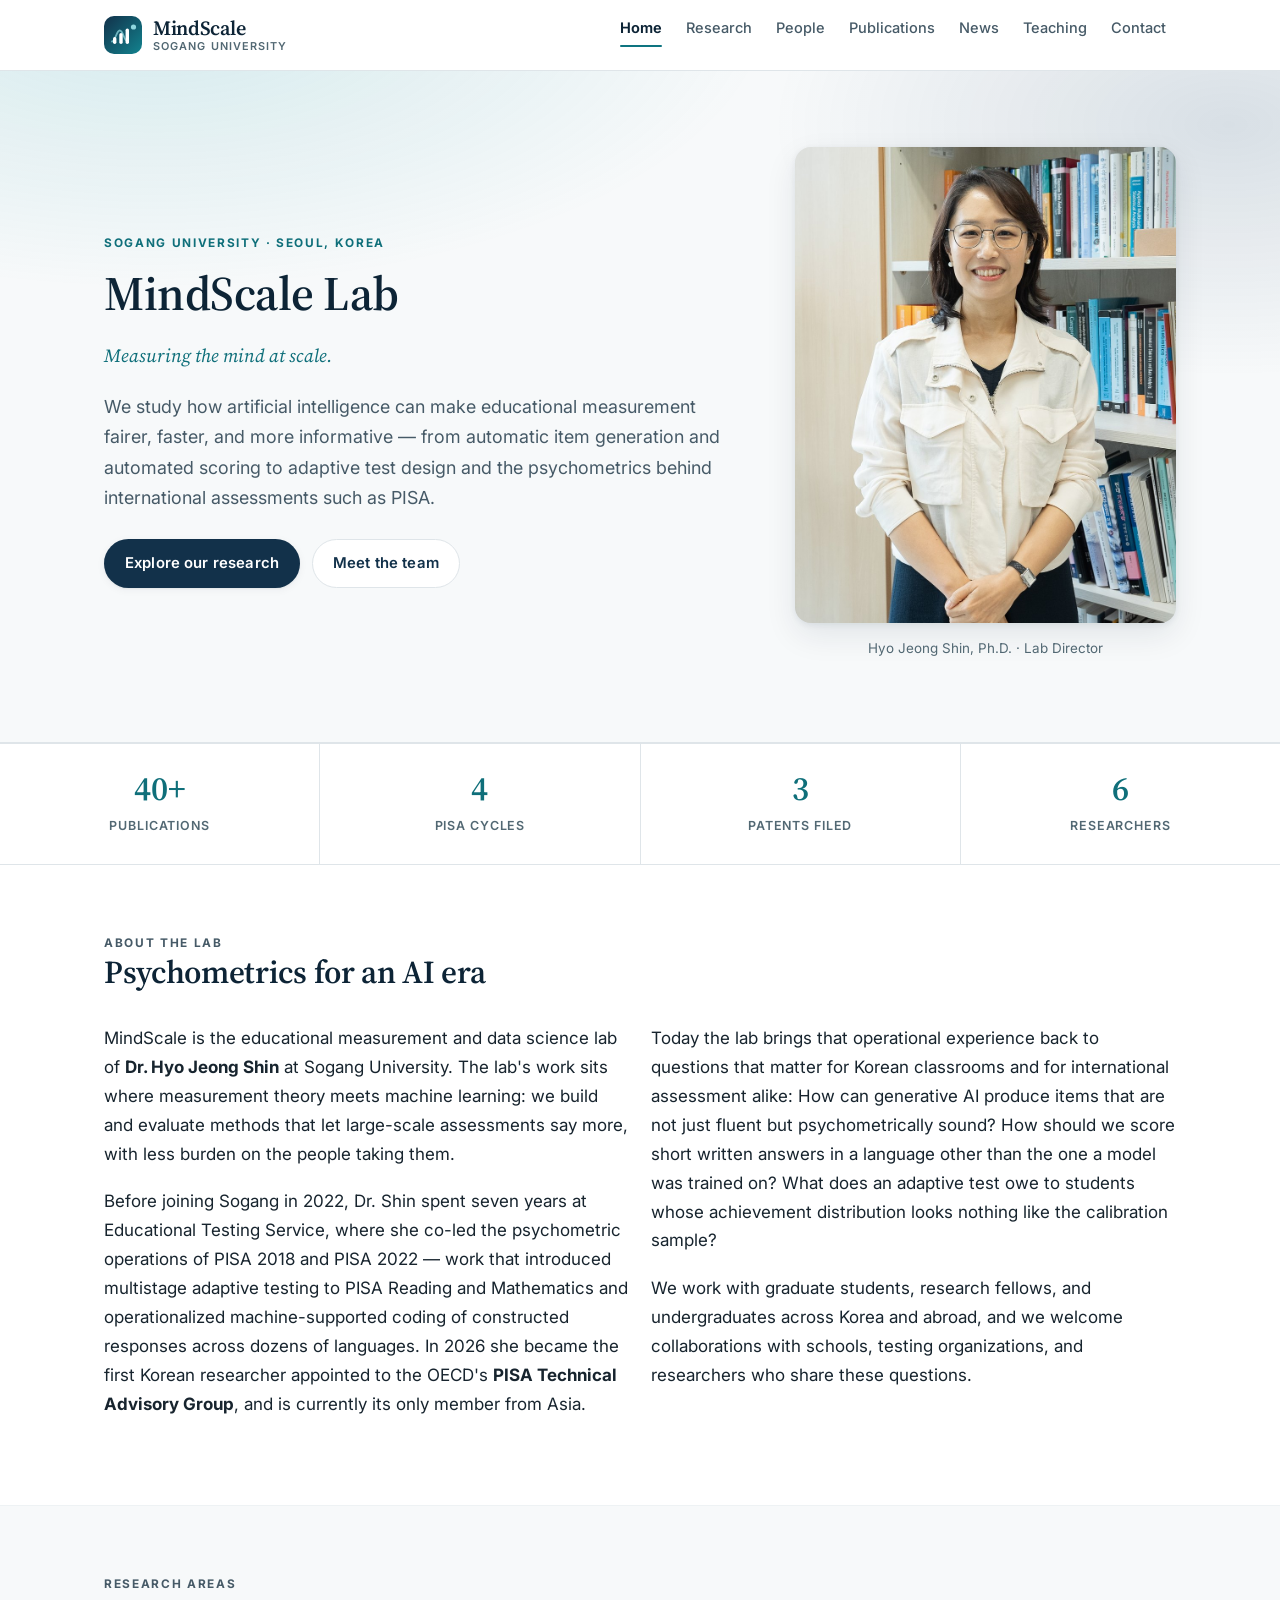
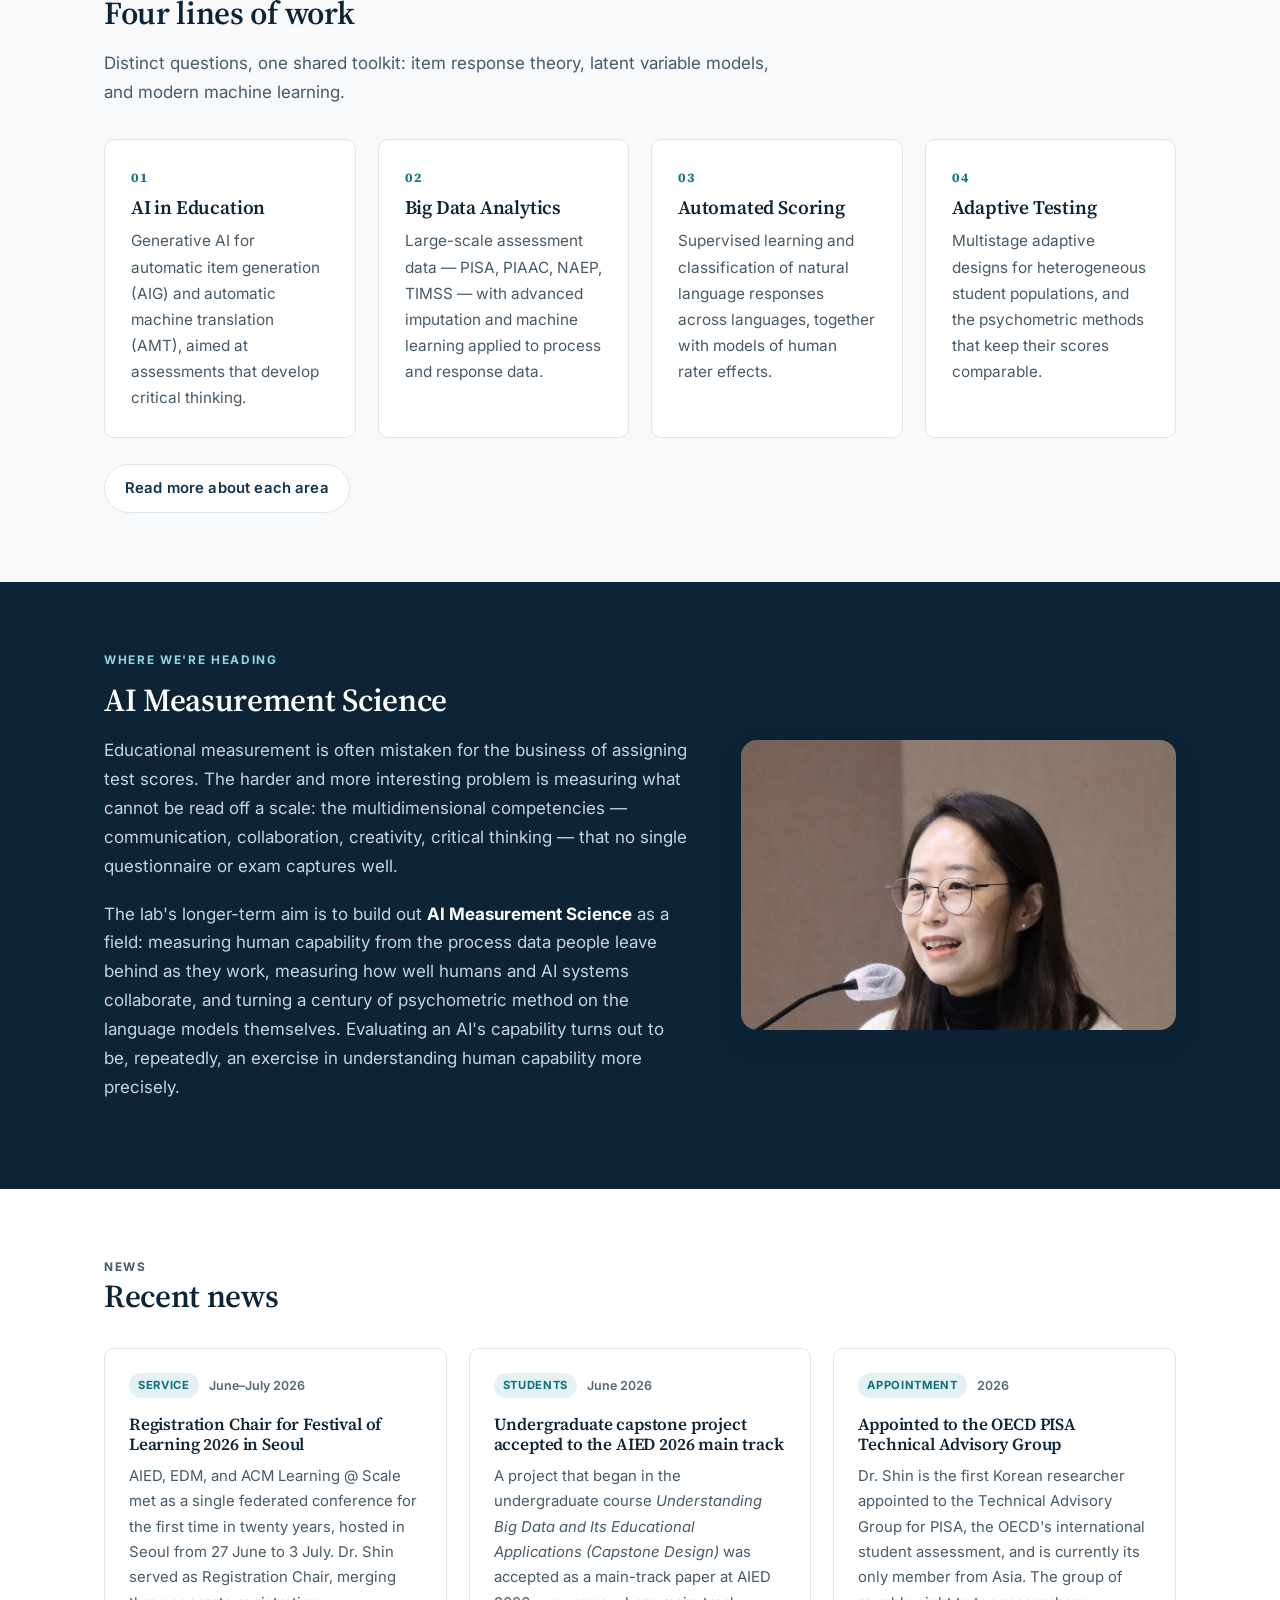
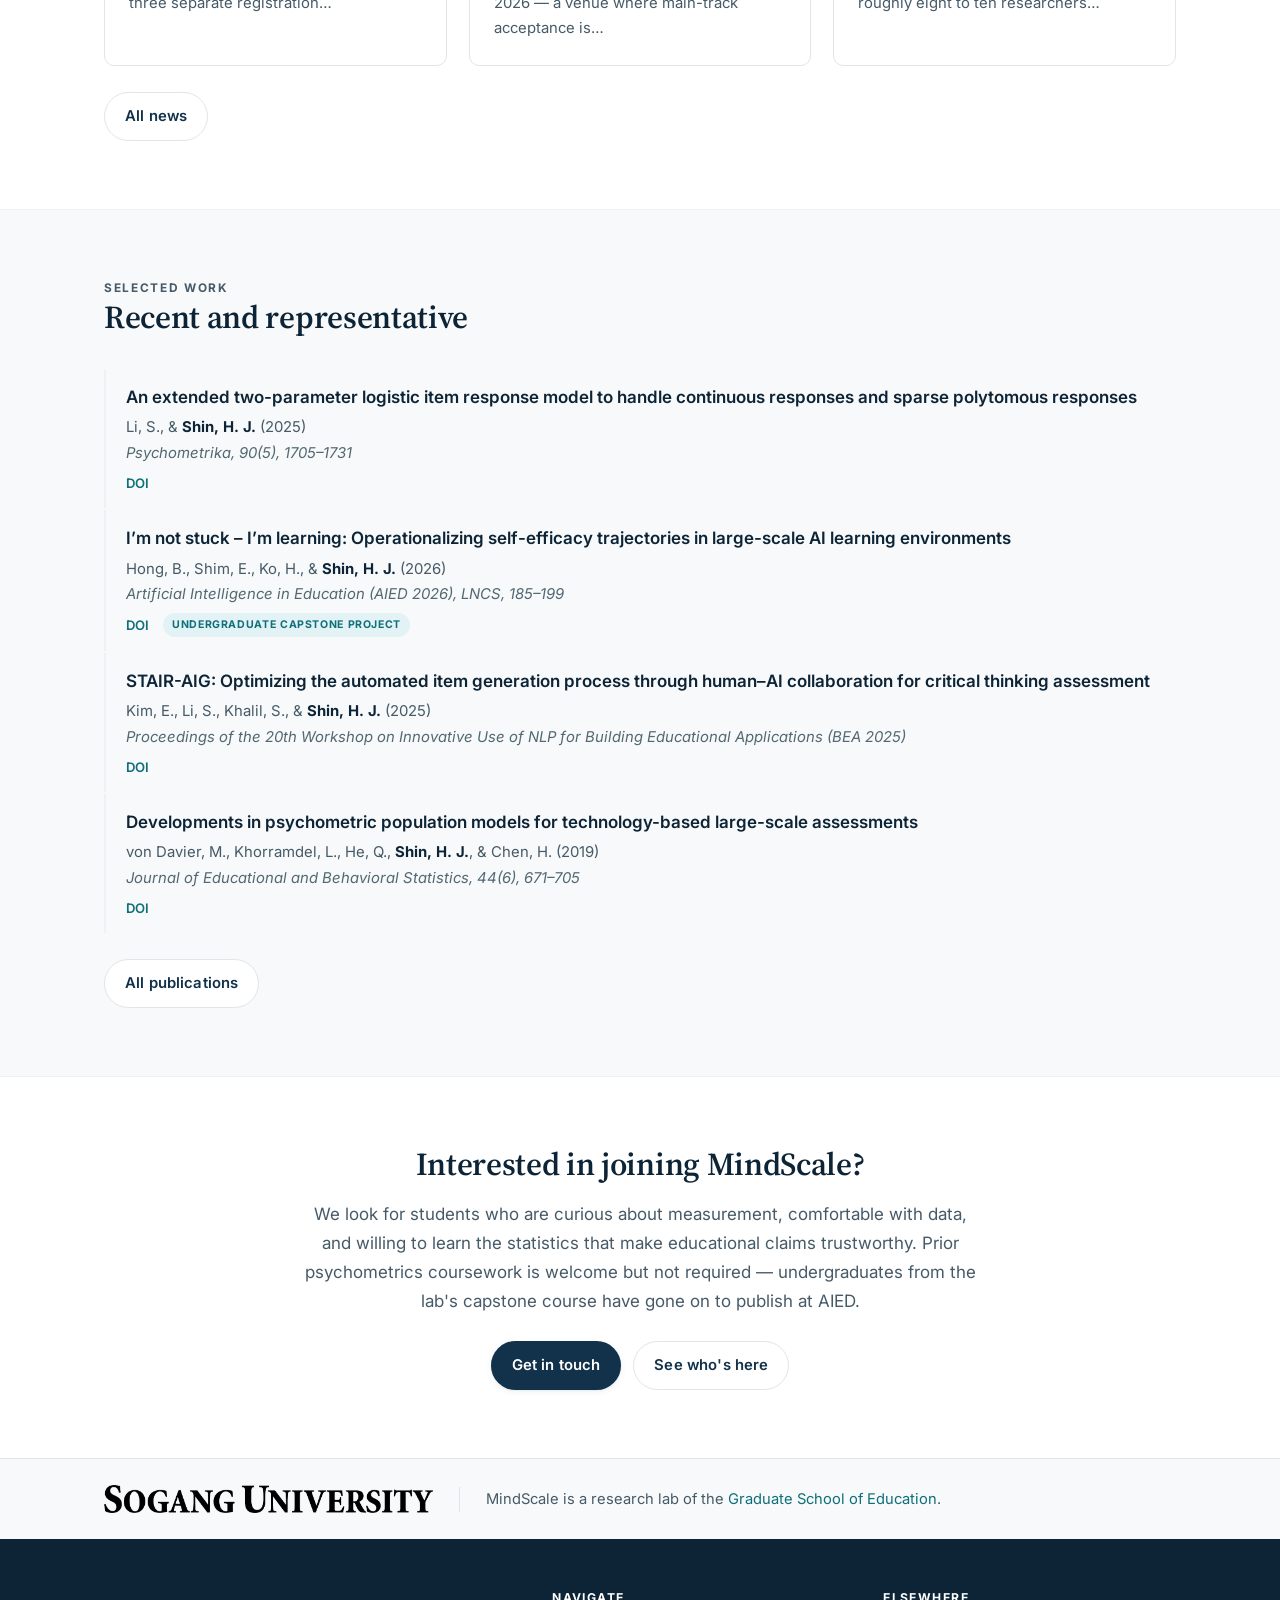
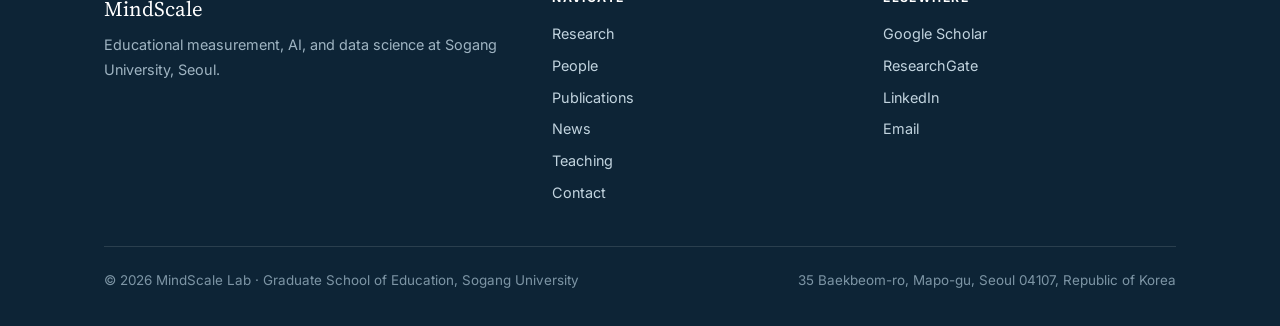
==== index.html @ 9f846616 "Improve accessibility and static search metadata" ====
<!DOCTYPE html>
<html lang="en">
<head>
<meta charset="utf-8">
<meta name="viewport" content="width=device-width, initial-scale=1">
<title>MindScale Lab — Hyo Jeong Shin, Sogang University</title>
<meta name="description" content="MindScale is the educational measurement and data science lab of Dr. Hyo Jeong Shin at Sogang University, working on AI in education, automated scoring, adaptive testing, and large-scale assessment.">
<meta property="og:title" content="MindScale Lab — Hyo Jeong Shin, Sogang University">
<meta property="og:description" content="MindScale is the educational measurement and data science lab of Dr. Hyo Jeong Shin at Sogang University, working on AI in education, automated scoring, adaptive testing, and large-scale assessment.">
<meta property="og:type" content="website">
<meta property="og:image" content="https://choiandshin.github.io/mindscale/assets/img/portrait.jpg">
<meta property="og:image:alt" content="Hyo Jeong Shin, director of the MindScale Lab">
<meta property="og:site_name" content="MindScale Lab">
<meta property="og:locale" content="en_US">
<meta property="og:url" content="https://choiandshin.github.io/mindscale/">
<link rel="canonical" href="https://choiandshin.github.io/mindscale/">
<link rel="icon" href="data:image/svg+xml,%3Csvg xmlns='http://www.w3.org/2000/svg' viewBox='0 0 38 38'%3E%3Crect width='38' height='38' rx='10' fill='%2312314a'/%3E%3Crect x='9' y='21' width='3.4' height='7' rx='1.7' fill='white'/%3E%3Crect x='15.3' y='17' width='3.4' height='11' rx='1.7' fill='white'/%3E%3Crect x='21.6' y='12.5' width='3.4' height='15.5' rx='1.7' fill='white'/%3E%3Ccircle cx='29.5' cy='11' r='2.6' fill='%2312838f'/%3E%3C/svg%3E">
<link rel="preconnect" href="https://fonts.googleapis.com">
<link rel="preconnect" href="https://fonts.gstatic.com" crossorigin>
<link href="https://fonts.googleapis.com/css2?family=Inter:wght@400;500;600;700&family=Source+Serif+4:ital,opsz,wght@0,8..60,400;0,8..60,600;1,8..60,400&family=Noto+Sans+KR:wght@400;500&display=swap" rel="stylesheet">
<link rel="stylesheet" href="assets/css/style.css">
</head>
<body>
<!-- HEADER:START -->
  <a class="skip-link" href="#main">Skip to content</a>
  <header class="site-header">
    <nav class="wrap nav" aria-label="Main">
      <a class="brand" href="index.html">
        <svg class="brand-mark" width="38" height="38" viewBox="0 0 38 38" fill="none" aria-hidden="true">
  <defs>
    <linearGradient id="msg" x1="0" y1="0" x2="38" y2="38" gradientUnits="userSpaceOnUse">
      <stop stop-color="#12314a"/><stop offset="1" stop-color="#12838f"/>
    </linearGradient>
  </defs>
  <rect width="38" height="38" rx="10" fill="url(#msg)"/>
  <path d="M8 25.5c3.6 0 4.2-11 7.8-11s4.2 11 7.8 11" stroke="#8fd6de" stroke-width="1.8"
        stroke-linecap="round" opacity=".75" fill="none"/>
  <rect x="9"  y="21" width="3.4" height="7"  rx="1.7" fill="#ffffff"/>
  <rect x="15.3" y="17" width="3.4" height="11" rx="1.7" fill="#ffffff"/>
  <rect x="21.6" y="12.5" width="3.4" height="15.5" rx="1.7" fill="#ffffff"/>
  <circle cx="29.5" cy="11" r="2.6" fill="#8fd6de"/>
</svg>
        <span class="brand-text">
          <span class="brand-name">MindScale</span>
          <span class="brand-sub">Sogang University</span>
        </span>
      </a>
      <ul class="nav-links" id="main-navigation">
        <li><a href="index.html" class="is-active" aria-current="page">Home</a></li>
        <li><a href="research.html">Research</a></li>
        <li><a href="people.html">People</a></li>
        <li><a href="publications.html">Publications</a></li>
        <li><a href="news.html">News</a></li>
        <li><a href="teaching.html">Teaching</a></li>
        <li><a href="contact.html">Contact</a></li>
      </ul>
      <button class="nav-toggle" type="button" aria-label="Menu" aria-expanded="false" aria-controls="main-navigation"><span></span></button>
    </nav>
  </header>
<!-- HEADER:END -->
  <main id="main">

    <section class="hero">
      <div class="wrap hero-grid">
        <div>
          <p class="eyebrow">Sogang University &middot; Seoul, Korea</p>
          <h1>MindScale Lab</h1>
          <p class="hero-tag">Measuring the mind at scale.</p>
          <p class="lede">We study how artificial intelligence can make educational measurement fairer,
          faster, and more informative &mdash; from automatic item generation and automated scoring to
          adaptive test design and the psychometrics behind international assessments such as PISA.</p>
          <div class="btn-row">
            <a class="btn btn-primary" href="research.html">Explore our research</a>
            <a class="btn btn-ghost" href="people.html">Meet the team</a>
          </div>
        </div>
        <div class="portrait-frame">
          <img class="portrait" src="assets/img/portrait.jpg" width="900" height="1125" fetchpriority="high"
               alt="Hyo Jeong Shin, director of the MindScale Lab">
          <p class="portrait-caption">Hyo Jeong Shin, Ph.D. &middot; Lab Director</p>
        </div>
      </div>
    </section>

    <section class="stats" aria-label="Lab at a glance">
      <div class="stat"><div class="stat-num">40+</div><div class="stat-label">Publications</div></div>
      <div class="stat"><div class="stat-num">4</div><div class="stat-label">PISA cycles</div></div>
      <div class="stat"><div class="stat-num">3</div><div class="stat-label">Patents filed</div></div>
      <div class="stat"><div class="stat-num">6</div><div class="stat-label">Researchers</div></div>
    </section>

    <section class="section">
      <div class="wrap">
        <div class="section-head">
          <p class="eyebrow">About the lab</p>
          <h2>Psychometrics for an AI era</h2>
        </div>
        <div class="grid grid-2">
          <div>
            <p>MindScale is the educational measurement and data science lab of <strong>Dr. Hyo Jeong
            Shin</strong> at Sogang University. The lab's work sits where measurement theory meets machine
            learning: we build and evaluate methods that let large-scale assessments say more, with less
            burden on the people taking them.</p>
            <p>Before joining Sogang in 2022, Dr. Shin spent seven years at Educational Testing Service,
            where she co-led the psychometric operations of PISA 2018 and PISA 2022 &mdash; work that
            introduced multistage adaptive testing to PISA Reading and Mathematics and operationalized
            machine-supported coding of constructed responses across dozens of languages. In 2026 she became
            the first Korean researcher appointed to the OECD's <strong>PISA Technical Advisory Group</strong>,
            and is currently its only member from Asia.</p>
          </div>
          <div>
            <p>Today the lab brings that operational experience back to questions that matter for Korean
            classrooms and for international assessment alike: How can generative AI produce items that are
            not just fluent but psychometrically sound? How should we score short written answers in a
            language other than the one a model was trained on? What does an adaptive test owe to students
            whose achievement distribution looks nothing like the calibration sample?</p>
            <p>We work with graduate students, research fellows, and undergraduates across Korea and abroad,
            and we welcome collaborations with schools, testing organizations, and researchers who share
            these questions.</p>
          </div>
        </div>
      </div>
    </section>

    <section class="section section--warm">
      <div class="wrap">
        <div class="section-head">
          <p class="eyebrow">Research areas</p>
          <h2>Four lines of work</h2>
          <p>Distinct questions, one shared toolkit: item response theory, latent variable models, and modern
          machine learning.</p>
        </div>
        <div class="grid grid-4">
          <article class="card">
            <div class="card-num">01</div>
            <h3>AI in Education</h3>
            <p>Generative AI for automatic item generation (AIG) and automatic machine translation (AMT),
            aimed at assessments that develop critical thinking.</p>
          </article>
          <article class="card">
            <div class="card-num">02</div>
            <h3>Big Data Analytics</h3>
            <p>Large-scale assessment data &mdash; PISA, PIAAC, NAEP, TIMSS &mdash; with advanced imputation
            and machine learning applied to process and response data.</p>
          </article>
          <article class="card">
            <div class="card-num">03</div>
            <h3>Automated Scoring</h3>
            <p>Supervised learning and classification of natural language responses across languages,
            together with models of human rater effects.</p>
          </article>
          <article class="card">
            <div class="card-num">04</div>
            <h3>Adaptive Testing</h3>
            <p>Multistage adaptive designs for heterogeneous student populations, and the psychometric
            methods that keep their scores comparable.</p>
          </article>
        </div>
        <div class="btn-row">
          <a class="btn btn-ghost" href="research.html">Read more about each area</a>
        </div>
      </div>
    </section>

    <section class="section section--deep">
      <div class="wrap vision-grid">
        <div>
          <p class="eyebrow" style="color:#8fd6de">Where we're heading</p>
          <h2>AI Measurement Science</h2>
          <p>Educational measurement is often mistaken for the business of assigning test scores. The harder
          and more interesting problem is measuring what cannot be read off a scale: the multidimensional
          competencies &mdash; communication, collaboration, creativity, critical thinking &mdash; that no
          single questionnaire or exam captures well.</p>
          <p>The lab's longer-term aim is to build out <strong>AI Measurement Science</strong> as a field:
          measuring human capability from the process data people leave behind as they work, measuring how
          well humans and AI systems collaborate, and turning a century of psychometric method on the
          language models themselves. Evaluating an AI's capability turns out to be, repeatedly, an exercise
          in understanding human capability more precisely.</p>
        </div>
        <div>
          <figure class="figure">
            <img src="assets/img/speaking.jpg" width="1400" height="933" loading="lazy" decoding="async"
                 alt="Hyo Jeong Shin speaking at a lectern">
          </figure>
        </div>
      </div>
    </section>

    <section class="section">
      <div class="wrap">
        <div class="section-head">
          <p class="eyebrow">News</p>
          <h2>Recent news</h2>
        </div>
        <div class="grid grid-3">
          <article class="news-card">
            <div class="news-meta"><span class="tag">Service</span><span class="news-date">June–July 2026</span></div>
            <h3>Registration Chair for Festival of Learning 2026 in Seoul</h3>
            <p>AIED, EDM, and ACM Learning @ Scale met as a single federated conference for the first time in twenty years, hosted in Seoul from 27 June to 3 July. Dr. Shin served as Registration Chair, merging three separate registration&hellip;</p>
          </article>
          <article class="news-card">
            <div class="news-meta"><span class="tag">Students</span><span class="news-date">June 2026</span></div>
            <h3>Undergraduate capstone project accepted to the AIED 2026 main track</h3>
            <p>A project that began in the undergraduate course <em>Understanding Big Data and Its Educational Applications (Capstone Design)</em> was accepted as a main-track paper at AIED 2026 &mdash; a venue where main-track acceptance is&hellip;</p>
          </article>
          <article class="news-card">
            <div class="news-meta"><span class="tag">Appointment</span><span class="news-date">2026</span></div>
            <h3>Appointed to the OECD PISA Technical Advisory Group</h3>
            <p>Dr. Shin is the first Korean researcher appointed to the Technical Advisory Group for PISA, the OECD's international student assessment, and is currently its only member from Asia. The group of roughly eight to ten researchers&hellip;</p>
          </article>
        </div>
        <div class="btn-row">
          <a class="btn btn-ghost" href="news.html">All news</a>
        </div>
      </div>
    </section>

    <section class="section section--warm">
      <div class="wrap">
        <div class="section-head">
          <p class="eyebrow">Selected work</p>
          <h2>Recent and representative</h2>
        </div>
        <div class="pub">
          <span class="pub-title">An extended two-parameter logistic item response model to handle continuous responses and sparse polytomous responses</span>
          <span class="pub-authors">Li, S., &amp; <span class="me">Shin, H. J.</span> (2025)</span>
          <span class="pub-venue">Psychometrika, 90(5), 1705&ndash;1731</span>
          <div class="pub-links"><a href="https://doi.org/10.1017/psy.2025.10044" rel="noopener">DOI</a></div>
        </div>
        <div class="pub">
          <span class="pub-title">I&rsquo;m not stuck &ndash; I&rsquo;m learning: Operationalizing self-efficacy trajectories in large-scale AI learning environments</span>
          <span class="pub-authors">Hong, B., Shim, E., Ko, H., &amp; <span class="me">Shin, H. J.</span> (2026)</span>
          <span class="pub-venue">Artificial Intelligence in Education (AIED 2026), LNCS, 185&ndash;199</span>
          <div class="pub-links"><a href="https://doi.org/10.1007/978-3-032-29763-1_13" rel="noopener">DOI</a><span class="tag">Undergraduate capstone project</span></div>
        </div>
        <div class="pub">
          <span class="pub-title">STAIR-AIG: Optimizing the automated item generation process through human&ndash;AI collaboration for critical thinking assessment</span>
          <span class="pub-authors">Kim, E., Li, S., Khalil, S., &amp; <span class="me">Shin, H. J.</span> (2025)</span>
          <span class="pub-venue">Proceedings of the 20th Workshop on Innovative Use of NLP for Building Educational Applications (BEA 2025)</span>
          <div class="pub-links"><a href="https://doi.org/10.18653/v1/2025.bea-1.69" rel="noopener">DOI</a></div>
        </div>
        <div class="pub">
          <span class="pub-title">Developments in psychometric population models for technology-based large-scale assessments</span>
          <span class="pub-authors">von Davier, M., Khorramdel, L., He, Q., <span class="me">Shin, H. J.</span>, &amp; Chen, H. (2019)</span>
          <span class="pub-venue">Journal of Educational and Behavioral Statistics, 44(6), 671&ndash;705</span>
          <div class="pub-links"><a href="https://doi.org/10.3102/1076998619881789" rel="noopener">DOI</a></div>
        </div>
        <div class="btn-row">
          <a class="btn btn-ghost" href="publications.html">All publications</a>
        </div>
      </div>
    </section>

    <section class="section">
      <div class="wrap wrap-narrow" style="text-align:center">
        <h2>Interested in joining MindScale?</h2>
        <p style="max-width:62ch;margin-inline:auto;color:var(--ink-soft)">We look for students who are
        curious about measurement, comfortable with data, and willing to learn the statistics that make
        educational claims trustworthy. Prior psychometrics coursework is welcome but not required &mdash;
        undergraduates from the lab's capstone course have gone on to publish at AIED.</p>
        <div class="btn-row" style="justify-content:center">
          <a class="btn btn-primary" href="contact.html">Get in touch</a>
          <a class="btn btn-ghost" href="people.html">See who's here</a>
        </div>
      </div>
    </section>

  </main>
<!-- FOOTER:START -->
  <section class="affiliation">
    <div class="wrap affiliation-inner">
      <a class="uni-logo-link" href="https://www.sogang.ac.kr/" rel="noopener" aria-label="Sogang University">
        <!-- Sogang University logotype. Download the official file from
             https://sogang.ac.kr/intro/symbol/s_logo.html and save the PNG as
             assets/img/sogang-logo.png. Until that file exists the image hides
             itself and only the line of text below is shown. -->
        <img class="uni-logo" src="assets/img/sogang-logo.png" alt="Sogang University" width="1129" height="96" loading="lazy" decoding="async"
             onerror="this.style.display='none'">
      </a>
      <p>MindScale is a research lab of the <a href="https://gsedu.sogang.ac.kr/" rel="noopener">Graduate
      School of Education</a>.</p>
    </div>
  </section>

  <footer class="site-footer">
    <div class="wrap">
      <div class="footer-grid">
        <div>
          <div class="footer-brand-name">MindScale</div>
          <p>Educational measurement, AI, and data science at Sogang University, Seoul.</p>
        </div>
        <div>
          <h2>Navigate</h2>
          <ul>
            <li><a href="research.html">Research</a></li>
            <li><a href="people.html">People</a></li>
            <li><a href="publications.html">Publications</a></li>
            <li><a href="news.html">News</a></li>
            <li><a href="teaching.html">Teaching</a></li>
            <li><a href="contact.html">Contact</a></li>
          </ul>
        </div>
        <div>
          <h2>Elsewhere</h2>
          <ul>
            <li><a href="https://scholar.google.com/citations?user=tMMEYzYAAAAJ" rel="noopener">Google Scholar</a></li>
            <li><a href="https://www.researchgate.net/profile/Hyo-Jeong-Shin" rel="noopener">ResearchGate</a></li>
            <li><a href="https://www.linkedin.com/in/hyo-jeong-shin-42128932/" rel="noopener">LinkedIn</a></li>
            <li><a href="mailto:hshinedu@sogang.ac.kr">Email</a></li>
          </ul>
        </div>
      </div>
      <div class="footer-bottom">
        <span>&copy; <span data-current-year>2026</span> MindScale Lab &middot; Graduate School of Education, Sogang University</span>
        <span>35 Baekbeom-ro, Mapo-gu, Seoul 04107, Republic of Korea</span>
      </div>
    </div>
  </footer>
<!-- FOOTER:END -->
<script src="assets/js/main.js"></script>
</body>
</html>
---- assets/css/style.css ----
/* ==========================================================================
   MindScale Lab — design system
   Palette: deep navy + teal accent on warm white
   ========================================================================== */

:root {
  /* Brand */
  --navy-900: #0d2436;
  --navy-800: #12314a;
  --navy-700: #1b4165;
  --teal-700: #0f6f7a;
  --teal-600: #0e7480;
  --teal-500: #1a9aa8;
  --teal-100: #e3f2f4;

  /* Neutrals */
  --ink:        #17242e;
  --ink-soft:   #465a67;
  --ink-faint:  #526873;
  --rule:       #dfe5e9;
  --rule-soft:  #eef2f4;
  --paper:      #ffffff;
  --paper-warm: #f7f9fa;
  --paper-deep: #eef3f5;

  /* Type */
  --serif: "Source Serif 4", "Noto Serif KR", Georgia, "Times New Roman", serif;
  --sans:  "Inter", "Pretendard", -apple-system, BlinkMacSystemFont, "Segoe UI",
           "Noto Sans KR", Roboto, "Helvetica Neue", Arial, sans-serif;
  --mono:  ui-monospace, SFMono-Regular, "SF Mono", Menlo, Consolas, monospace;

  /* Layout */
  --wrap: 1120px;
  --wrap-narrow: 760px;
  --radius: 10px;
  --radius-lg: 16px;
  --shadow-sm: 0 1px 2px rgba(13, 36, 54, .06), 0 2px 8px rgba(13, 36, 54, .05);
  --shadow-md: 0 2px 6px rgba(13, 36, 54, .07), 0 12px 32px rgba(13, 36, 54, .09);
}

/* ---------- reset ---------- */
*, *::before, *::after { box-sizing: border-box; }
html { -webkit-text-size-adjust: 100%; scroll-behavior: smooth; }
body {
  margin: 0;
  font-family: var(--sans);
  font-size: 17px;
  line-height: 1.7;
  color: var(--ink);
  background: var(--paper);
  -webkit-font-smoothing: antialiased;
}
img { max-width: 100%; height: auto; display: block; }
a { color: var(--teal-700); text-decoration: none; }
a:hover { color: var(--teal-600); text-decoration: underline; text-underline-offset: 3px; }
h1, h2, h3, h4 { font-family: var(--serif); color: var(--navy-900); line-height: 1.22; margin: 0 0 .5em; font-weight: 600; letter-spacing: -.01em; }
h1 { font-size: clamp(2rem, 1.4rem + 2.6vw, 3rem); }
h2 { font-size: clamp(1.5rem, 1.2rem + 1.2vw, 2rem); }
h3 { font-size: 1.2rem; }
p  { margin: 0 0 1.1em; }
ul, ol { margin: 0 0 1.1em; padding-left: 1.25em; }
li { margin-bottom: .4em; }
hr { border: 0; border-top: 1px solid var(--rule); margin: 2.5rem 0; }
:focus-visible { outline: 3px solid var(--teal-500); outline-offset: 2px; border-radius: 3px; }

/* ---------- layout helpers ---------- */
.wrap { width: 100%; max-width: var(--wrap); margin-inline: auto; padding-inline: 24px; }
.wrap-narrow { max-width: var(--wrap-narrow); }
.section { padding: 68px 0; }
.section--tight { padding: 44px 0; }
.section--warm { background: var(--paper-warm); border-block: 1px solid var(--rule-soft); }
.section--deep { background: var(--navy-900); color: #d6e2ea; }
.section--deep h2, .section--deep h3 { color: #fff; }
.section--deep a { color: var(--teal-100); }

.eyebrow {
  font-family: var(--sans);
  font-size: .74rem;
  font-weight: 700;
  letter-spacing: .14em;
  text-transform: uppercase;
  color: var(--teal-700);
  margin: 0 0 .7rem;
}
.section-head { margin-bottom: 2rem; }
.section-head p { color: var(--ink-soft); max-width: 62ch; margin-bottom: 0; }
.lede { font-size: 1.12rem; color: var(--ink-soft); }

/* ---------- header / nav ---------- */
.site-header {
  position: sticky; top: 0; z-index: 60;
  background: rgba(255,255,255,.94);
  -webkit-backdrop-filter: saturate(160%) blur(10px);
  backdrop-filter: saturate(160%) blur(10px);
  border-bottom: 1px solid var(--rule);
}
.nav {
  display: flex; align-items: center; gap: 14px;
  min-height: 70px;
}
.brand { display: flex; align-items: center; gap: 11px; margin-right: auto; }
.brand:hover { text-decoration: none; }
.brand-mark { flex: 0 0 auto; }
.brand-text { display: flex; flex-direction: column; line-height: 1.15; }
.brand-name {
  font-family: var(--serif); font-size: 1.26rem; font-weight: 600;
  color: var(--navy-900); letter-spacing: -.015em;
}
.brand-sub {
  font-size: .68rem; font-weight: 600; letter-spacing: .1em;
  text-transform: uppercase; color: var(--ink-faint); white-space: nowrap;
}

.nav-links { display: flex; align-items: center; gap: 4px; list-style: none; margin: 0; padding: 0; }
.nav-links a {
  display: block; padding: 8px 10px; border-radius: 7px;
  font-size: .91rem; font-weight: 500; color: var(--ink-soft); white-space: nowrap;
}
.nav-links a:hover { background: var(--paper-deep); color: var(--navy-800); text-decoration: none; }
.nav-links a.is-active { color: var(--navy-900); font-weight: 650; }
/* the underline space is reserved on every item so the active one does not shift the row */
.nav-links a::after {
  content: ""; display: block; height: 2px; border-radius: 2px;
  background: transparent; margin-top: 4px;
}
.nav-links a.is-active::after { background: var(--teal-600); }

.nav-toggle {
  display: none; width: 40px; height: 40px; border: 1px solid var(--rule);
  border-radius: 8px; background: #fff; cursor: pointer; padding: 0;
  align-items: center; justify-content: center;
}
.nav-toggle span, .nav-toggle span::before, .nav-toggle span::after {
  content: ""; display: block; width: 17px; height: 2px; background: var(--navy-800); border-radius: 2px; position: relative;
}
.nav-toggle span::before { position: absolute; top: -5px; }
.nav-toggle span::after  { position: absolute; top: 5px; }

/* ---------- hero ---------- */
.hero {
  background:
    radial-gradient(1000px 460px at 12% -10%, rgba(26,154,168,.16), transparent 62%),
    radial-gradient(760px 420px at 96% 8%, rgba(27,65,101,.14), transparent 60%),
    var(--paper-warm);
  border-bottom: 1px solid var(--rule);
  padding: 76px 0 68px;
}
.hero-grid { display: grid; grid-template-columns: 1.5fr .9fr; gap: 56px; align-items: center; }
.hero h1 { margin-bottom: .35em; }
.hero .hero-tag {
  font-family: var(--serif); font-size: 1.16rem; font-style: italic;
  color: var(--teal-700); margin-bottom: 1.1em;
}
.hero p.lede { font-size: 1.12rem; max-width: 56ch; }

.portrait-frame { position: relative; }
.portrait {
  width: 100%; aspect-ratio: 4/5; object-fit: cover;
  border-radius: var(--radius-lg); box-shadow: var(--shadow-md);
  background: var(--paper-deep);
}
.portrait-caption { margin-top: .85rem; font-size: .84rem; color: var(--ink-faint); text-align: center; }

/* ---------- buttons ---------- */
.btn-row { display: flex; flex-wrap: wrap; gap: 12px; margin-top: 1.6rem; }
.btn {
  display: inline-flex; align-items: center; gap: 8px;
  padding: 11px 20px; border-radius: 999px;
  font-size: .93rem; font-weight: 600; letter-spacing: .01em;
  border: 1px solid transparent; cursor: pointer; transition: transform .12s ease, box-shadow .12s ease;
}
.btn:hover { text-decoration: none; transform: translateY(-1px); }
.btn-primary { background: var(--navy-800); color: #fff; box-shadow: var(--shadow-sm); }
.btn-primary:hover { background: var(--navy-700); color: #fff; }
.btn-ghost { background: #fff; color: var(--navy-800); border-color: var(--rule); }
.btn-ghost:hover { border-color: var(--teal-600); color: var(--teal-700); }

/* ---------- stats ---------- */
.stats { display: grid; grid-template-columns: repeat(4, 1fr); gap: 1px; background: var(--rule); border-block: 1px solid var(--rule); }
.stat { background: var(--paper); padding: 28px 20px; text-align: center; }
.stat-num { font-family: var(--serif); font-size: 2.1rem; font-weight: 600; color: var(--teal-700); line-height: 1; }
.stat-label { font-size: .78rem; font-weight: 600; letter-spacing: .07em; text-transform: uppercase; color: var(--ink-faint); margin-top: .55rem; }

/* ---------- cards ---------- */
.grid { display: grid; gap: 22px; }
.grid-2 { grid-template-columns: repeat(2, 1fr); }
.grid-3 { grid-template-columns: repeat(3, 1fr); }
.grid-4 { grid-template-columns: repeat(4, 1fr); }

.card {
  background: var(--paper); border: 1px solid var(--rule); border-radius: var(--radius);
  padding: 26px; transition: border-color .15s ease, box-shadow .15s ease, transform .15s ease;
}
.card:hover { border-color: #c9d6dd; box-shadow: var(--shadow-sm); }
.card h3 { margin-bottom: .45em; }
.card p:last-child { margin-bottom: 0; }
.card p { color: var(--ink-soft); font-size: .96rem; }
.card-icon {
  width: 42px; height: 42px; border-radius: 10px; background: var(--teal-100);
  display: grid; place-items: center; margin-bottom: 1rem; color: var(--teal-700);
}
.card-num {
  font-family: var(--serif); font-size: .82rem; font-weight: 700; letter-spacing: .1em;
  color: var(--teal-600); margin-bottom: .5rem;
}

/* ---------- people ---------- */
.person {
  display: grid; grid-template-columns: 84px 1fr; gap: 20px; align-items: start;
  padding: 22px 0; border-bottom: 1px solid var(--rule-soft);
}
.person:last-child { border-bottom: 0; }
.avatar {
  width: 84px; height: 84px; border-radius: 50%; object-fit: cover;
  background: linear-gradient(140deg, var(--teal-100), var(--paper-deep));
  display: grid; place-items: center;
  font-family: var(--serif); font-size: 1.5rem; font-weight: 600; color: var(--teal-700);
}
.person h3 { margin-bottom: .15em; font-size: 1.08rem; }
.person .role { font-size: .88rem; font-weight: 600; color: var(--teal-700); margin-bottom: .35em; }
.person p { font-size: .94rem; color: var(--ink-soft); margin-bottom: .3em; }

.pi-card {
  display: grid; grid-template-columns: 200px 1fr; gap: 34px; align-items: start;
  background: var(--paper); border: 1px solid var(--rule); border-radius: var(--radius-lg); padding: 32px;
}
.pi-card .portrait { aspect-ratio: 1/1; border-radius: var(--radius); }

/* ---------- publications ---------- */
.pub-filters { display: flex; flex-wrap: wrap; gap: 8px; margin-bottom: 2rem; }
.chip {
  font: inherit; font-size: .85rem; font-weight: 600;
  padding: 7px 15px; border-radius: 999px; border: 1px solid var(--rule);
  background: #fff; color: var(--ink-soft); cursor: pointer;
}
.chip[aria-pressed="true"] { background: var(--navy-800); border-color: var(--navy-800); color: #fff; }
.chip:hover { border-color: var(--teal-600); }

.pub-year {
  font-family: var(--serif); font-size: 1.35rem; color: var(--navy-900);
  padding-bottom: .3rem; border-bottom: 2px solid var(--teal-100);
  margin: 2.4rem 0 1rem;
}
.pub-year:first-of-type { margin-top: 0; }
.pub {
  padding: 14px 0 14px 20px; border-left: 2px solid var(--rule-soft);
  margin-bottom: 2px; transition: border-color .15s ease;
}
.pub:hover { border-left-color: var(--teal-500); }
.pub-title { font-weight: 600; color: var(--navy-900); display: block; margin-bottom: .2em; }
.pub-authors { font-size: .93rem; color: var(--ink-soft); }
.pub-venue { font-size: .93rem; color: var(--ink-faint); font-style: italic; }
.pub-links { margin-top: .35em; display: flex; gap: 14px; flex-wrap: wrap; }
.pub-links a { font-size: .82rem; font-weight: 600; }
.me { color: var(--navy-900); font-weight: 700; }

.tag {
  display: inline-block; font-size: .7rem; font-weight: 700; letter-spacing: .06em;
  text-transform: uppercase; padding: 3px 9px; border-radius: 999px;
  background: var(--teal-100); color: var(--teal-700); vertical-align: middle;
}
.tag-muted { background: var(--paper-deep); color: var(--ink-faint); }

/* ---------- timeline / lists ---------- */
.timeline { list-style: none; padding: 0; margin: 0; }
.timeline li {
  display: grid; grid-template-columns: 150px 1fr; gap: 22px;
  padding: 16px 0; border-bottom: 1px solid var(--rule-soft);
}
.timeline li:last-child { border-bottom: 0; }
.timeline .when { font-size: .87rem; font-weight: 600; color: var(--teal-700); font-variant-numeric: tabular-nums; }
.timeline .what strong { display: block; color: var(--navy-900); font-weight: 600; }
.timeline .what span { font-size: .93rem; color: var(--ink-soft); }

.plain-list { list-style: none; padding: 0; margin: 0; }
.plain-list li { padding: 10px 0; border-bottom: 1px solid var(--rule-soft); font-size: .96rem; color: var(--ink-soft); }
.plain-list li:last-child { border-bottom: 0; }

/* ---------- course cards ---------- */
.course { border: 1px solid var(--rule); border-radius: var(--radius); padding: 24px; background: #fff; }
.course .code { font-family: var(--mono); font-size: .78rem; font-weight: 600; color: var(--teal-700); letter-spacing: .04em; }
.course h3 { margin: .35em 0 .3em; font-size: 1.06rem; }
.course p { font-size: .94rem; color: var(--ink-soft); margin-bottom: 0; }

/* ---------- contact ---------- */
.contact-grid { display: grid; grid-template-columns: 1.1fr .9fr; gap: 46px; }
.contact-item { display: grid; grid-template-columns: 26px 1fr; gap: 14px; padding: 14px 0; border-bottom: 1px solid var(--rule-soft); }
.contact-item:last-child { border-bottom: 0; }
.contact-item .label { font-size: .74rem; font-weight: 700; letter-spacing: .1em; text-transform: uppercase; color: var(--ink-faint); }
.contact-item .value { font-size: .98rem; color: var(--ink); }
.contact-item svg { color: var(--teal-700); margin-top: 4px; }

.link-row { display: flex; flex-wrap: wrap; gap: 10px; margin-top: 1.2rem; }
.link-pill {
  display: inline-flex; align-items: center; gap: 7px;
  padding: 8px 15px; border-radius: 999px; border: 1px solid var(--rule);
  background: #fff; font-size: .88rem; font-weight: 600; color: var(--navy-800);
}
.link-pill:hover { border-color: var(--teal-600); color: var(--teal-700); text-decoration: none; }

.callout {
  background: var(--teal-100); border-left: 3px solid var(--teal-600);
  border-radius: 0 var(--radius) var(--radius) 0; padding: 22px 26px;
}
.callout p:last-child { margin-bottom: 0; }
.callout h3 { margin-bottom: .4em; }

.note {
  background: #fff8e6; border: 1px dashed #e0c168; border-radius: var(--radius);
  padding: 16px 20px; font-size: .9rem; color: #6b5310;
}
.note p:last-child { margin-bottom: 0; }

/* ---------- university affiliation strip ---------- */
.affiliation {
  background: var(--paper-warm);
  border-top: 1px solid var(--rule);
  padding: 26px 0;
}
.affiliation-inner {
  display: flex; align-items: center; gap: 26px; flex-wrap: wrap;
}
/* thin rule between the logo and the sentence, only when both are on one line */
.affiliation-inner p { border-left: 1px solid var(--rule); padding-left: 26px; }
@media (max-width: 620px) {
  .affiliation-inner p { border-left: 0; padding-left: 0; }
}
.uni-logo-link { display: inline-flex; align-items: center; flex: 0 0 auto; }
.uni-logo-link:hover { opacity: .8; }
.uni-logo { height: 28px; width: auto; }   /* logotype is ~11.8:1, so keep it short */
.affiliation p {
  margin: 0; font-size: .92rem; color: var(--ink-soft); max-width: 62ch;
}
/* when the logo file is absent the text sits on its own, which is fine */

/* ---------- footer ---------- */
.site-footer { background: var(--navy-900); color: #9fb4c2; padding: 52px 0 34px; font-size: .9rem; }
.footer-grid { display: grid; grid-template-columns: 1.4fr 1fr 1fr; gap: 38px; margin-bottom: 34px; }
.site-footer h2 { color: #fff; font-family: var(--sans); font-size: .76rem; font-weight: 700; letter-spacing: .12em; text-transform: uppercase; margin-bottom: 1rem; }
.site-footer a { color: #c2d4df; }
.site-footer a:hover { color: #fff; }
.site-footer ul { list-style: none; padding: 0; margin: 0; }
.site-footer li { margin-bottom: .5em; }
.footer-brand-name { font-family: var(--serif); font-size: 1.3rem; color: #fff; margin-bottom: .4rem; }
.footer-bottom { border-top: 1px solid rgba(255,255,255,.12); padding-top: 22px; display: flex; justify-content: space-between; gap: 16px; flex-wrap: wrap; font-size: .84rem; color: #7d95a5; }

/* ---------- page banner ---------- */
.page-banner {
  background:
    radial-gradient(760px 320px at 10% 0%, rgba(26,154,168,.13), transparent 60%),
    var(--paper-warm);
  border-bottom: 1px solid var(--rule); padding: 56px 0 46px;
}
.page-banner h1 { margin-bottom: .3em; }
.page-banner p { color: var(--ink-soft); max-width: 64ch; margin-bottom: 0; }

/* ---------- skip link ---------- */
.skip-link {
  position: absolute; left: -9999px; top: 0; z-index: 100;
  background: var(--navy-800); color: #fff; padding: 10px 18px; border-radius: 0 0 8px 0;
  font-size: .9rem; font-weight: 600;
}
.skip-link:focus { left: 0; color: #fff; text-decoration: none; }

/* ---------- korean text ---------- */
[lang="ko"] { font-family: "Pretendard", "Noto Sans KR", var(--sans); word-break: keep-all; }
.name-ko { font-size: .82em; font-weight: 400; color: var(--ink-faint); margin-left: .2em; }
.pub-title-en {
  display: block; font-size: .93rem; font-style: italic; color: var(--ink-faint); margin-bottom: .15em;
}
.course-ko { font-size: .9rem; color: var(--ink-faint); margin-bottom: .6em !important; }

/* ---------- publication tweaks ---------- */
.pub-authors, .pub-venue { display: block; }
.pub-links { align-items: center; }
.pub-links .tag { font-size: .66rem; }

/* ---------- vision band ---------- */
.vision-grid { display: grid; grid-template-columns: 1.15fr .85fr; gap: 48px; align-items: center; }
.vision-grid p { color: #c3d5e0; }
.vision-grid strong, .vision-grid em { color: #fff; }
.figure { margin: 0; }
.figure img { width: 100%; border-radius: var(--radius-lg); box-shadow: var(--shadow-md); }

/* ---------- news ---------- */
.news-card {
  background: var(--paper); border: 1px solid var(--rule); border-radius: var(--radius);
  padding: 24px; display: flex; flex-direction: column; gap: .2rem;
}
.news-card h3 { font-size: 1.06rem; margin-bottom: .35em; }
.news-card p { font-size: .93rem; color: var(--ink-soft); margin-bottom: 0; }
.news-meta { display: flex; align-items: center; gap: 10px; margin-bottom: .8rem; flex-wrap: wrap; }
.news-date { font-size: .78rem; font-weight: 600; color: var(--ink-faint); font-variant-numeric: tabular-nums; }

.news-item {
  display: grid; grid-template-columns: 170px 1fr; gap: 30px;
  padding: 30px 0; border-bottom: 1px solid var(--rule-soft);
}
.news-item:first-child { padding-top: 0; }
.news-item:last-child { border-bottom: 0; }
.news-side { display: flex; flex-direction: column; align-items: flex-start; gap: 8px; }
.news-item h2 { font-size: 1.32rem; margin-bottom: .4em; }
.news-item p { color: var(--ink-soft); margin-bottom: 0; }
.news-item .pub-links { margin-top: .8em; }

/* ---------- people panel ---------- */
.people-panel {
  background: #fff; border: 1px solid var(--rule); border-radius: var(--radius); padding: 8px 26px;
}
.mini-head {
  font-family: var(--sans); letter-spacing: .1em; text-transform: uppercase;
  font-size: .76rem; color: var(--ink-faint); font-weight: 700;
}

/* ---------- responsive ---------- */
@media (max-width: 1060px) {
  .nav-links a { padding: 8px 7px; font-size: .87rem; }
  .brand-sub { display: none; }
}
@media (max-width: 940px) {
  .hero-grid { grid-template-columns: 1fr; gap: 34px; }
  .vision-grid { grid-template-columns: 1fr; gap: 30px; }
  .news-item { grid-template-columns: 130px 1fr; gap: 20px; }
  .portrait-frame { max-width: 300px; }
  .grid-3, .grid-4 { grid-template-columns: repeat(2, 1fr); }
  .contact-grid { grid-template-columns: 1fr; gap: 30px; }
  .pi-card { grid-template-columns: 1fr; gap: 24px; }
  .pi-card .portrait { max-width: 220px; }
  .footer-grid { grid-template-columns: 1fr 1fr; }
  .stats { grid-template-columns: repeat(2, 1fr); }
}
@media (max-width: 720px) {
  body { font-size: 16px; }
  .nav { gap: 10px; flex-wrap: wrap; }
  .brand-name { font-size: 1.12rem; }
  .brand-sub { font-size: .6rem; letter-spacing: .07em; }
  .section { padding: 48px 0; }
  .nav-ready .nav-toggle { display: inline-flex; }
  .nav-links {
    display: flex; width: 100%;
    flex-direction: column; align-items: stretch; gap: 0;
    background: #fff; border-bottom: 1px solid var(--rule);
    padding: 8px 16px 14px; box-shadow: var(--shadow-md);
  }
  .nav-ready .nav-links {
    display: none; position: absolute; top: 70px; left: 0; right: 0;
  }
  .nav-ready .nav-links.is-open { display: flex; }
  .nav-links a { padding: 12px 8px; border-radius: 0; border-bottom: 1px solid var(--rule-soft); }
  .nav-links a::after { display: none; }
  .site-header { position: relative; }
  .grid-2, .grid-3, .grid-4 { grid-template-columns: 1fr; }
  .timeline li { grid-template-columns: 1fr; gap: 4px; }
  .footer-grid { grid-template-columns: 1fr; }
  .person { grid-template-columns: 60px 1fr; gap: 14px; }
  .affiliation-inner { gap: 14px; }
  .uni-logo { height: 24px; }
  .news-item { grid-template-columns: 1fr; gap: 10px; }
  .news-side { flex-direction: row; align-items: center; }
  .people-panel { padding: 4px 18px; }
  .avatar { width: 60px; height: 60px; font-size: 1.15rem; }
}

@media print {
  .site-header, .site-footer, .btn-row, .pub-filters, .skip-link { display: none; }
  body { font-size: 11pt; }
}

/* Enhancement controls stay hidden when JavaScript is unavailable. */
[hidden] { display: none !important; }
.sr-only {
  position: absolute; width: 1px; height: 1px; padding: 0; margin: -1px;
  overflow: hidden; clip: rect(0, 0, 0, 0); white-space: nowrap; border: 0;
}
#main { scroll-margin-top: 90px; }
.uni-logo { max-width: 100%; object-fit: contain; }
.pub, .contact-item .value { overflow-wrap: anywhere; }
@media (prefers-reduced-motion: reduce) {
  html { scroll-behavior: auto; }
  *, *::before, *::after { transition: none !important; }
}
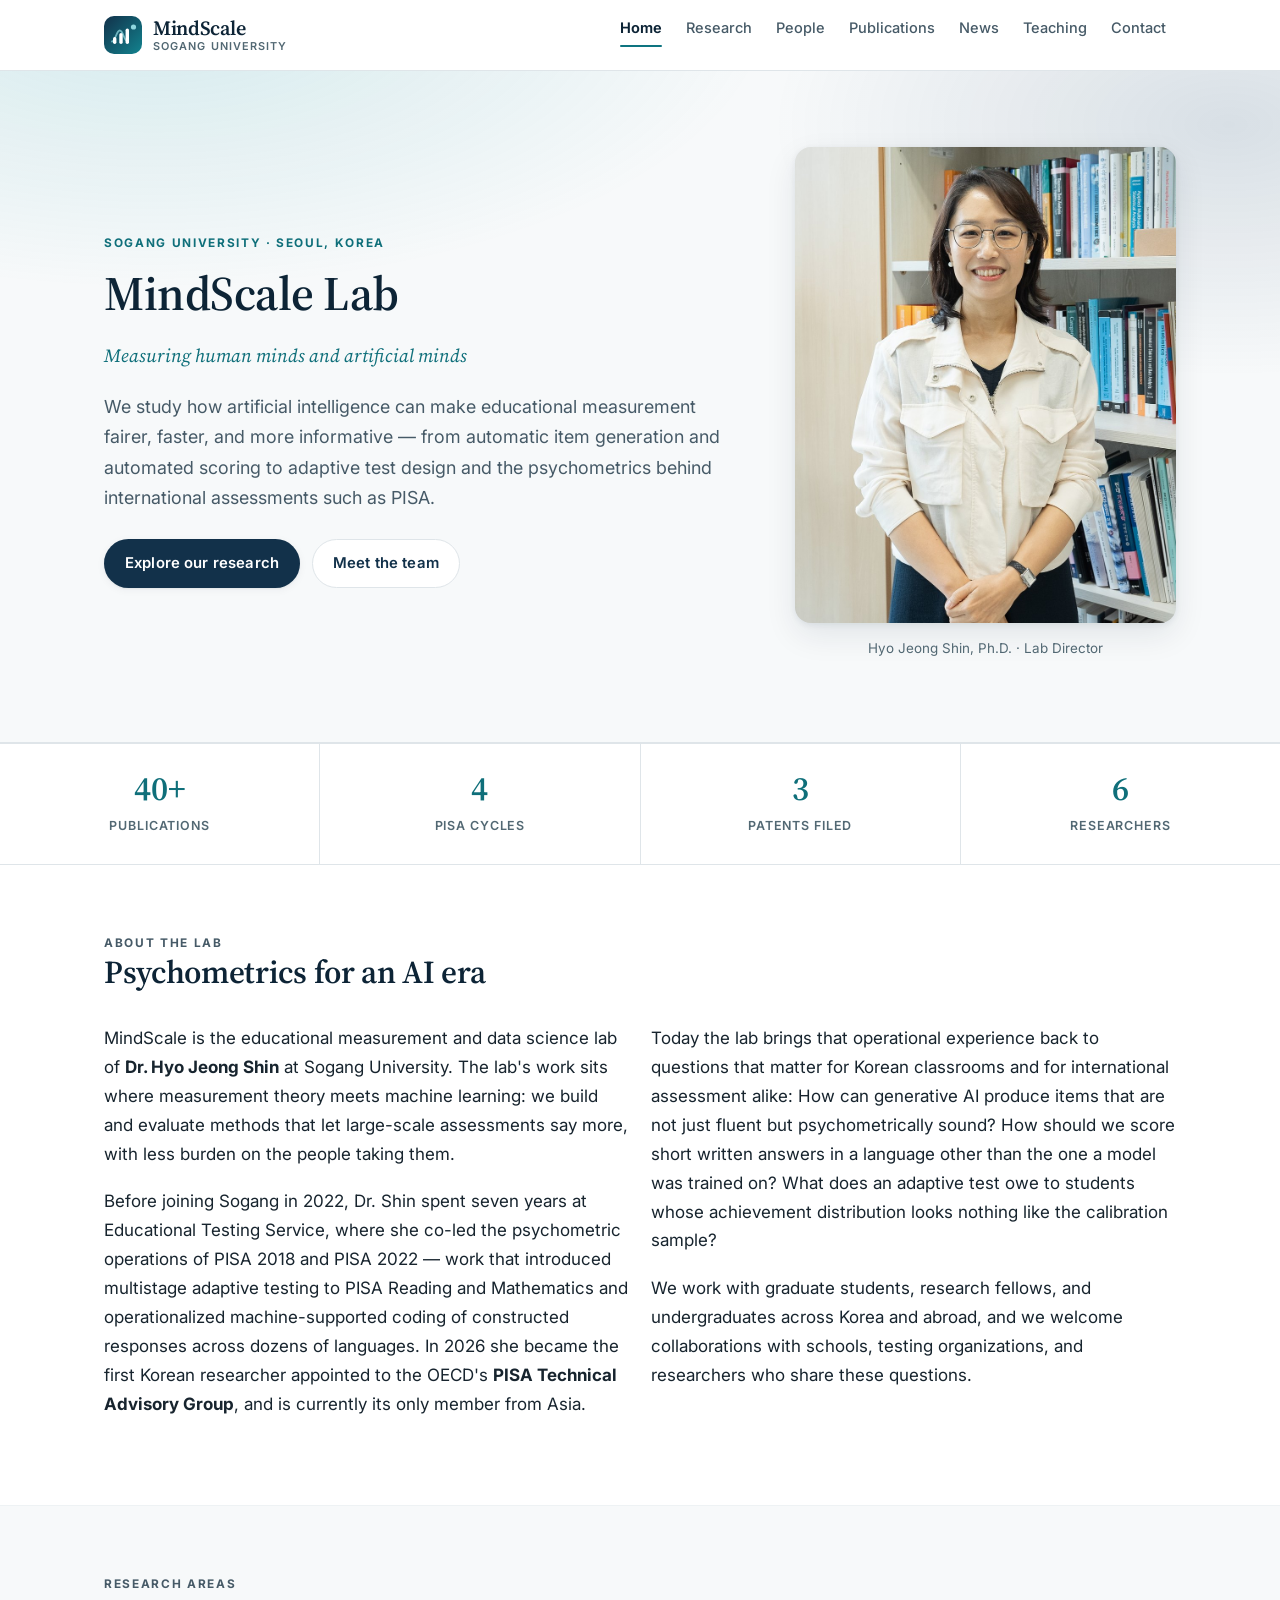
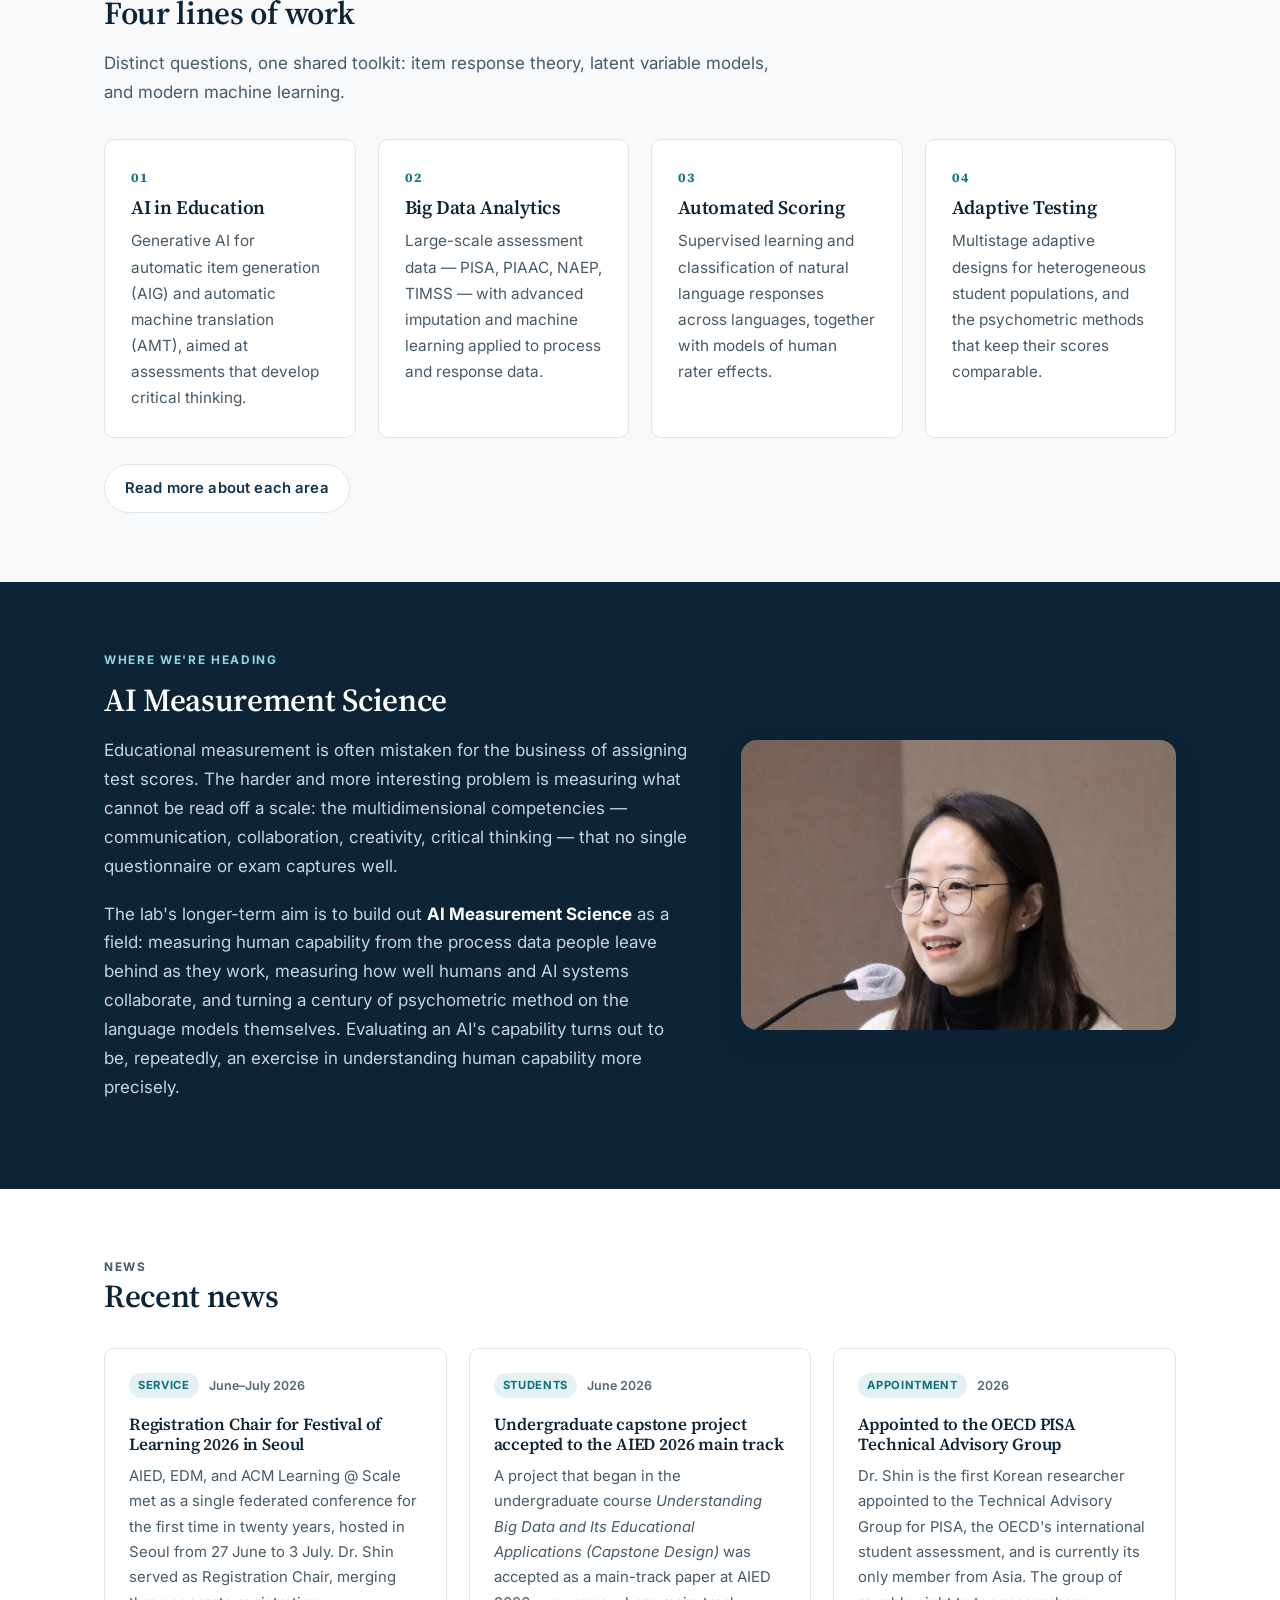
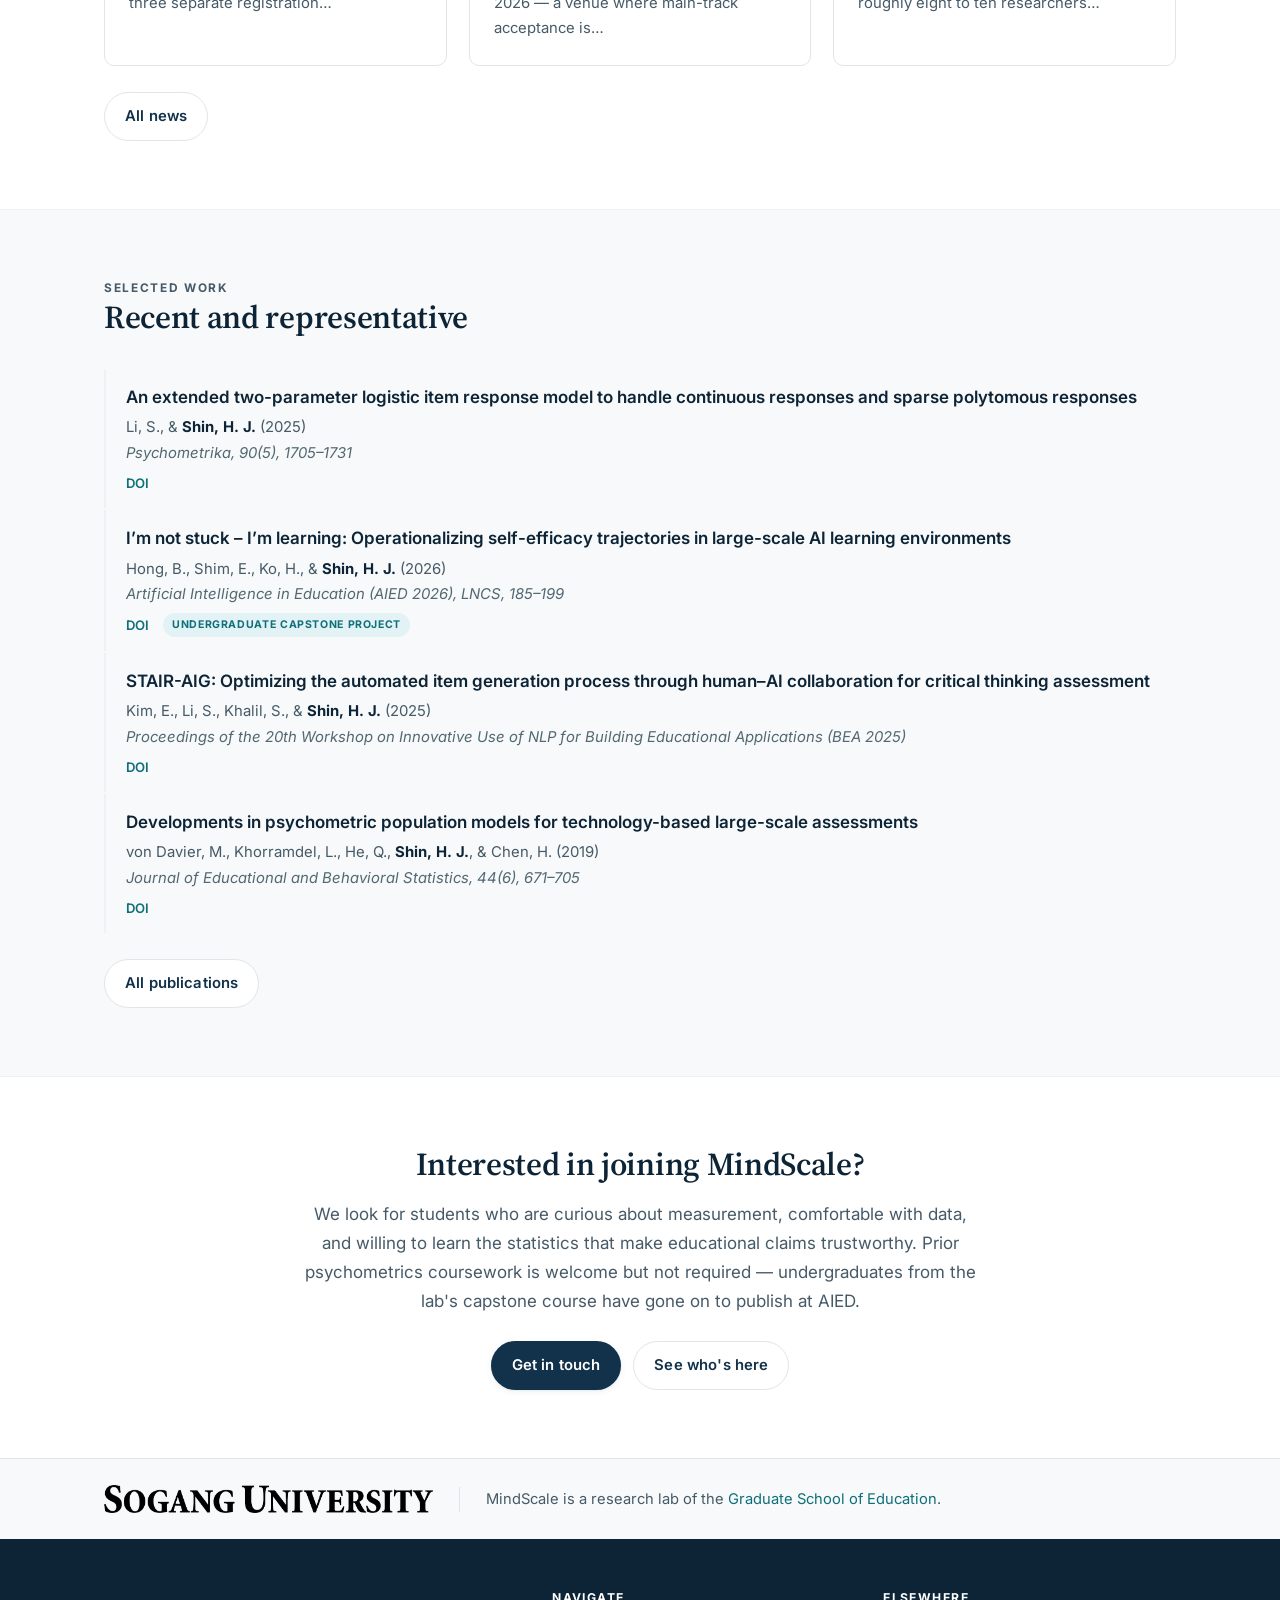
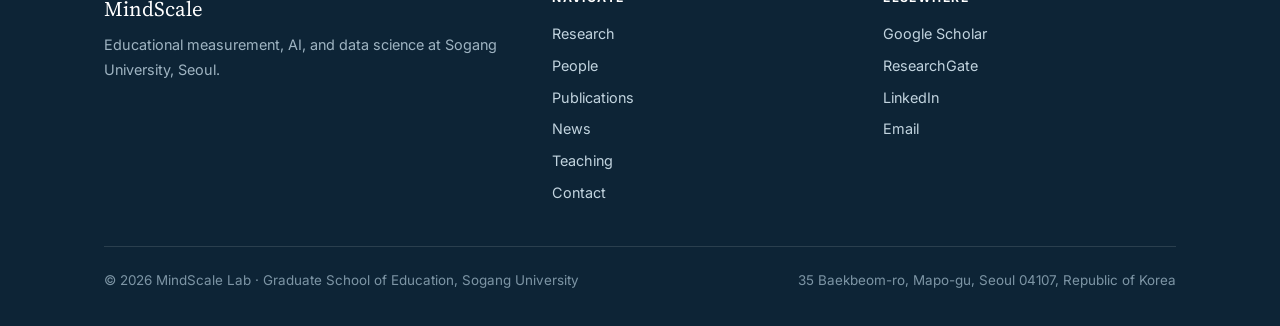
==== commit c34c00b7: "Update homepage tagline" ====
--- a/index.html
+++ b/index.html
@@ -65,7 +65,7 @@
         <div>
           <p class="eyebrow">Sogang University &middot; Seoul, Korea</p>
           <h1>MindScale Lab</h1>
-          <p class="hero-tag">Measuring the mind at scale.</p>
+          <p class="hero-tag">Measuring human minds and artificial minds</p>
           <p class="lede">We study how artificial intelligence can make educational measurement fairer,
           faster, and more informative &mdash; from automatic item generation and automated scoring to
           adaptive test design and the psychometrics behind international assessments such as PISA.</p>
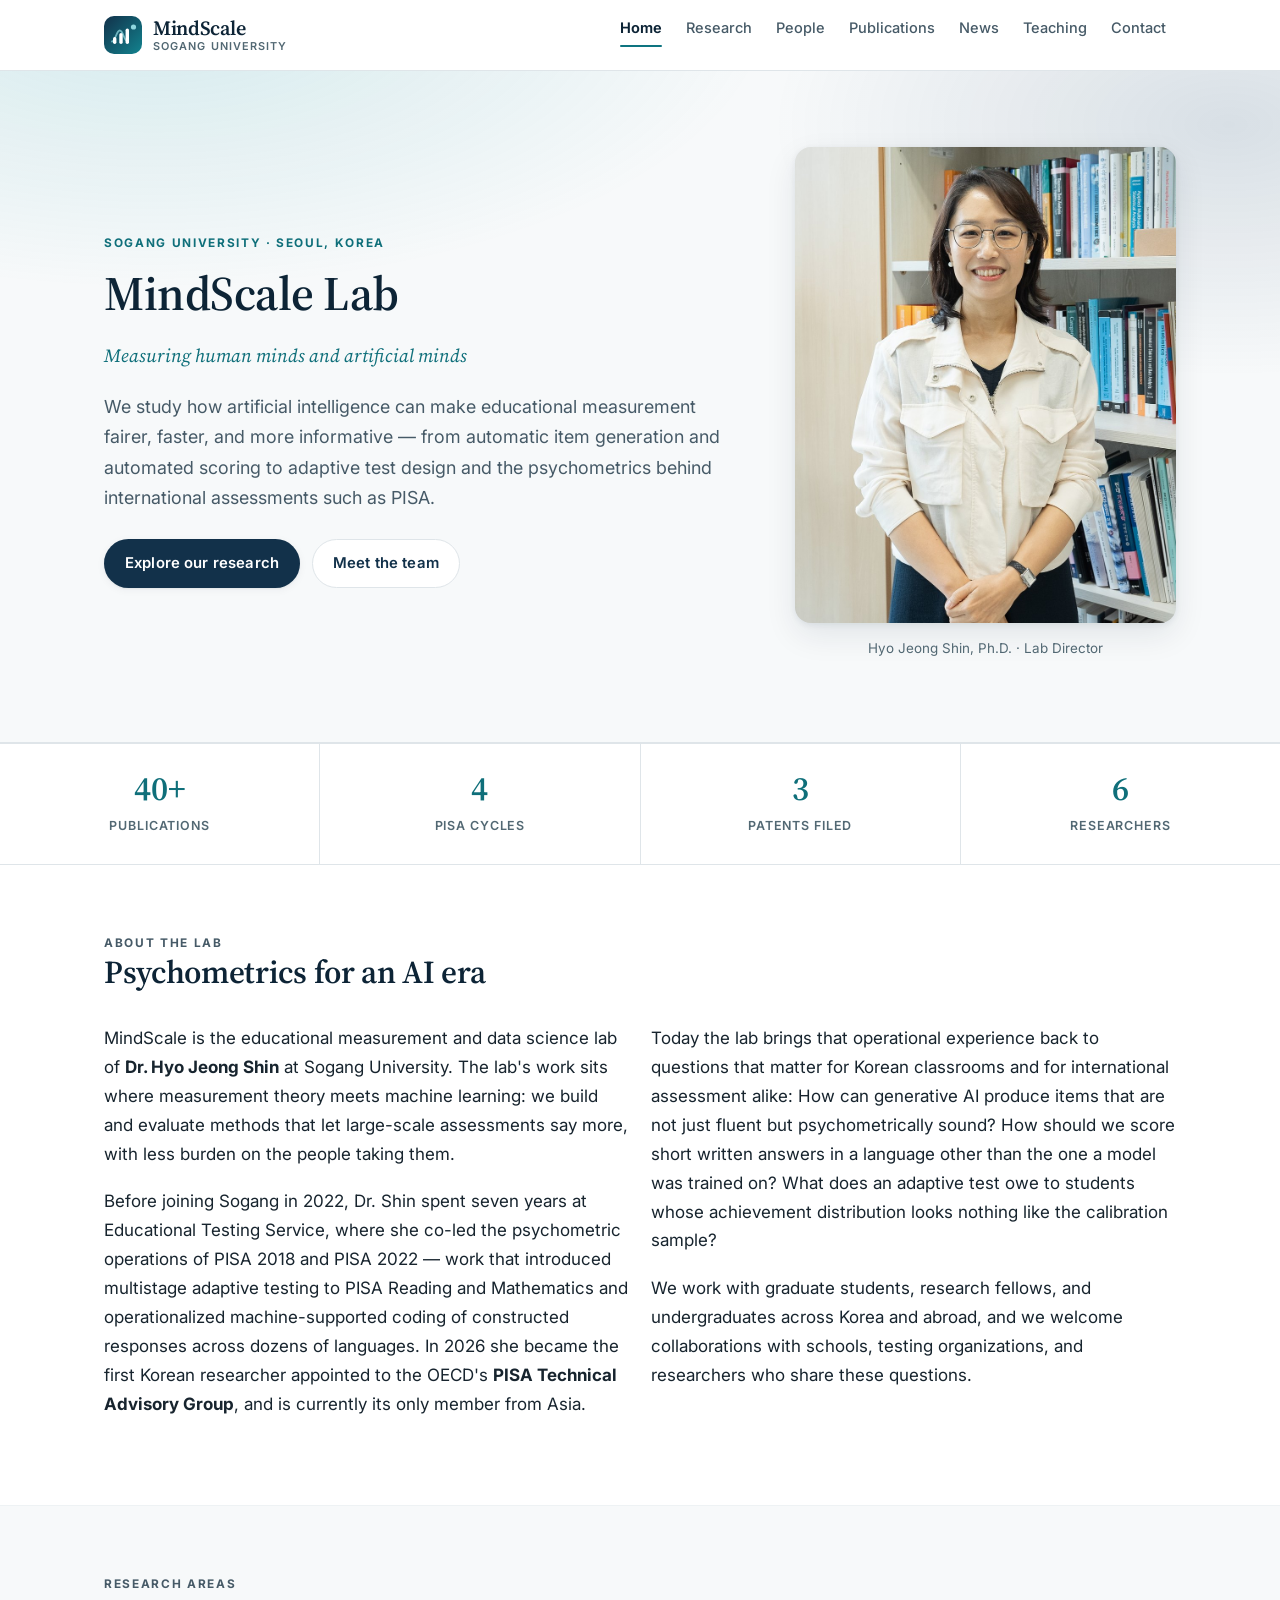
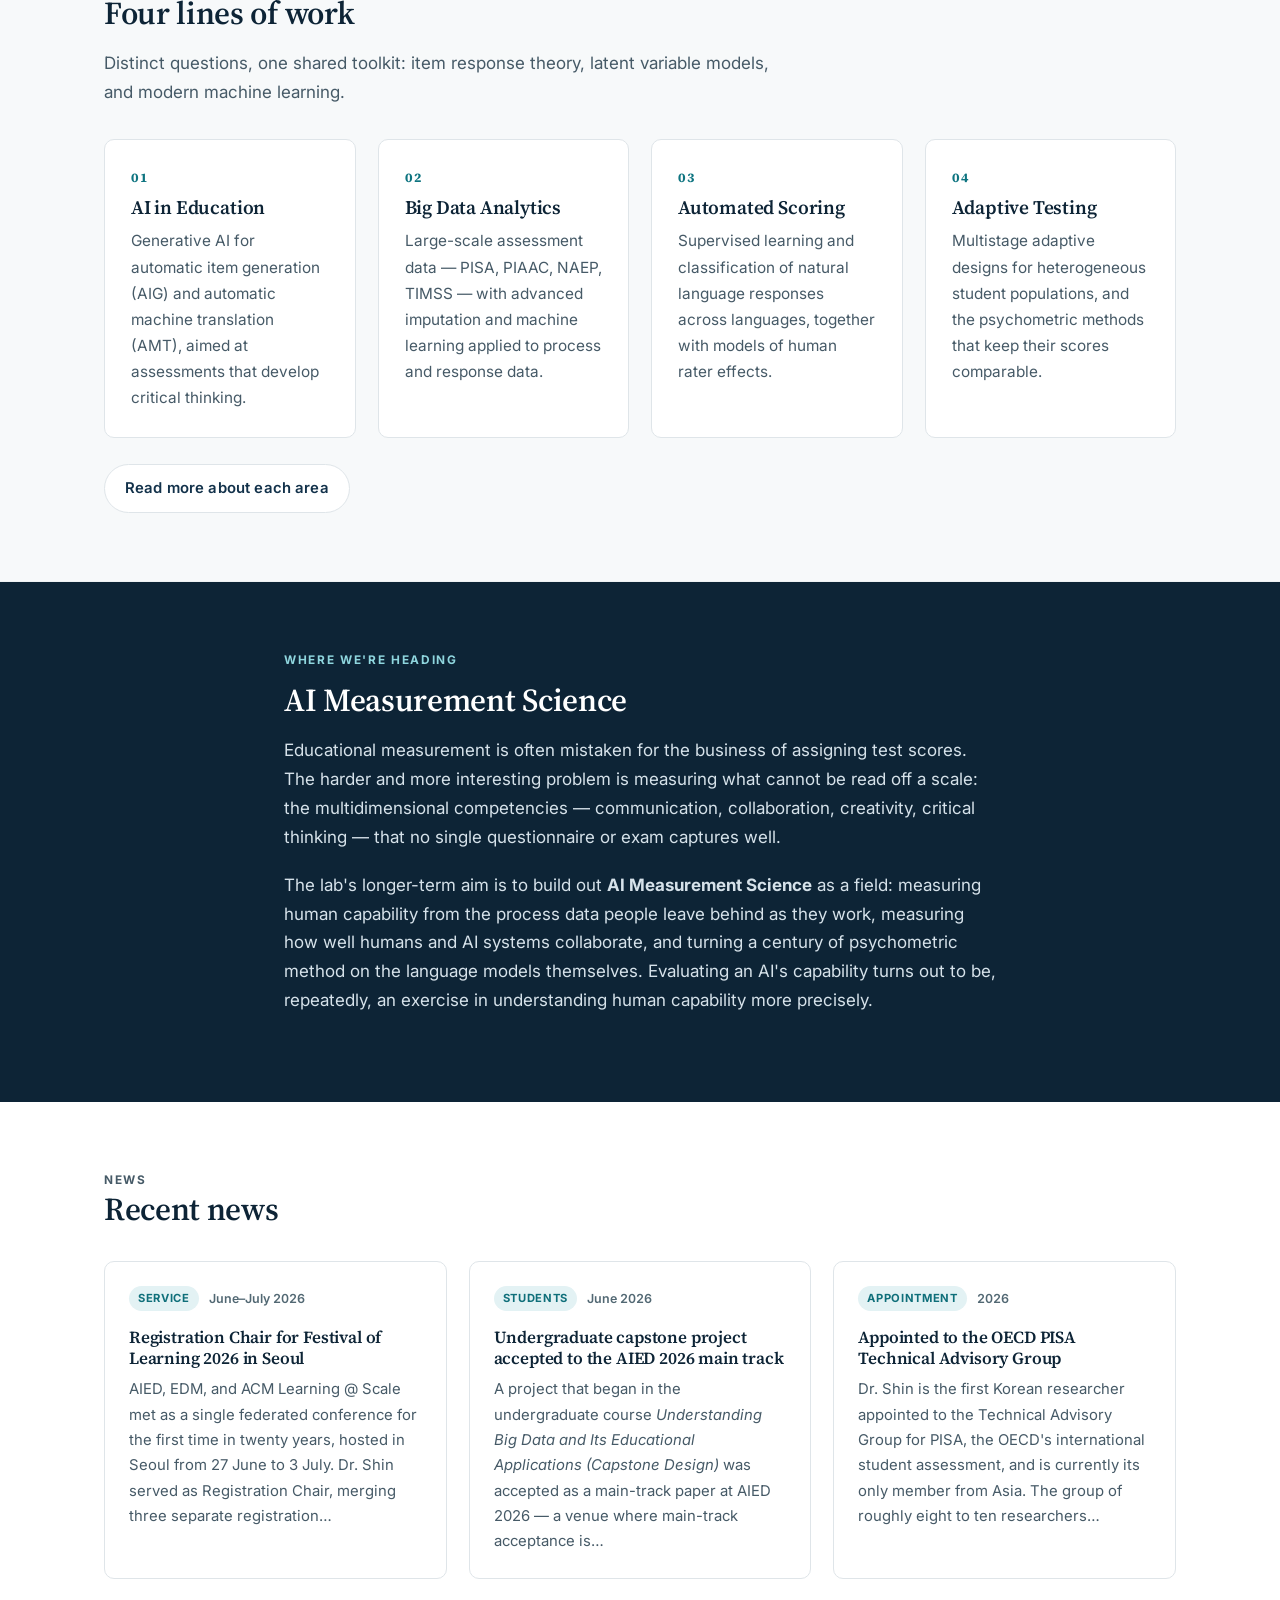
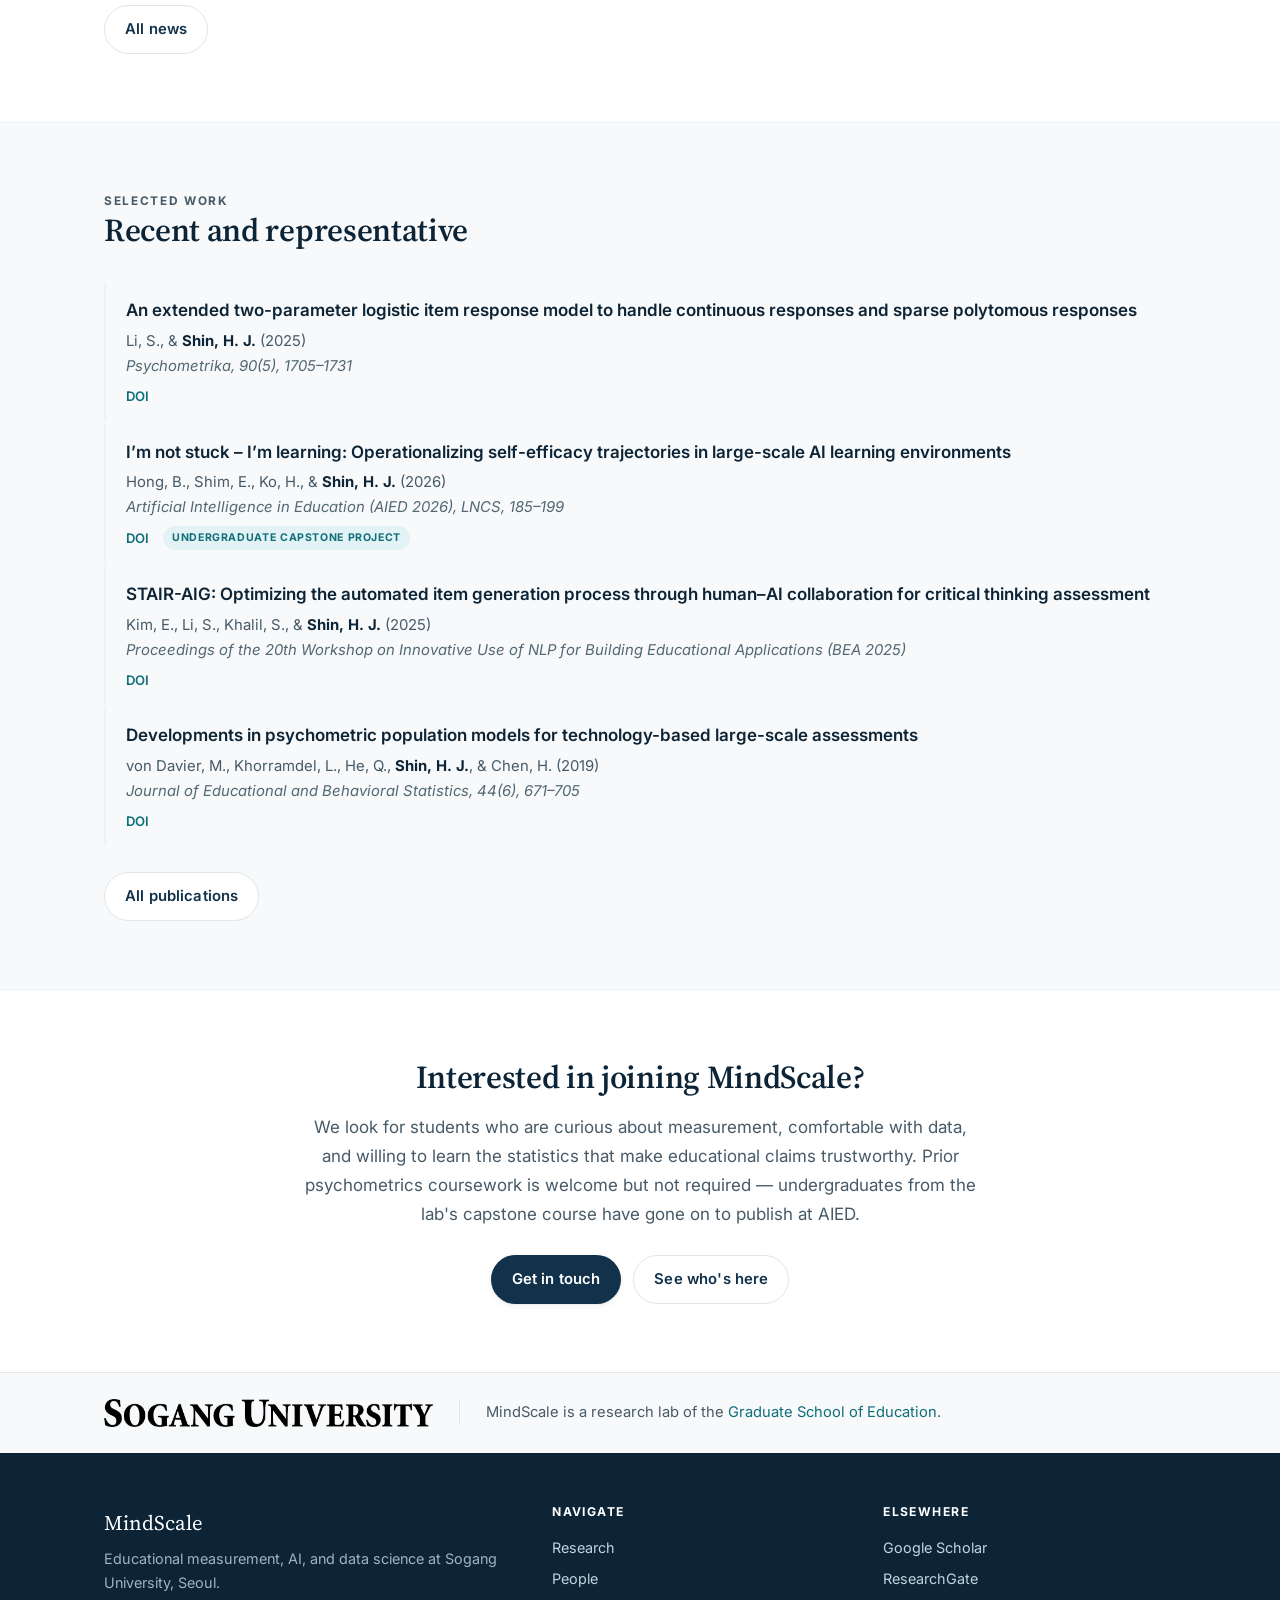
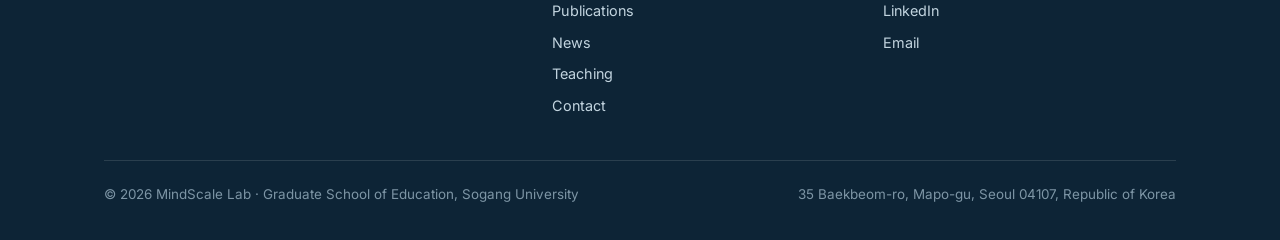
==== commit f911c36b: "Remove speaking photo from homepage vision section" ====
--- a/index.html
+++ b/index.html
@@ -163,7 +163,7 @@
     </section>
 
     <section class="section section--deep">
-      <div class="wrap vision-grid">
+      <div class="wrap wrap-narrow">
         <div>
           <p class="eyebrow" style="color:#8fd6de">Where we're heading</p>
           <h2>AI Measurement Science</h2>
@@ -176,12 +176,6 @@
           well humans and AI systems collaborate, and turning a century of psychometric method on the
           language models themselves. Evaluating an AI's capability turns out to be, repeatedly, an exercise
           in understanding human capability more precisely.</p>
-        </div>
-        <div>
-          <figure class="figure">
-            <img src="assets/img/speaking.jpg" width="1400" height="933" loading="lazy" decoding="async"
-                 alt="Hyo Jeong Shin speaking at a lectern">
-          </figure>
         </div>
       </div>
     </section>
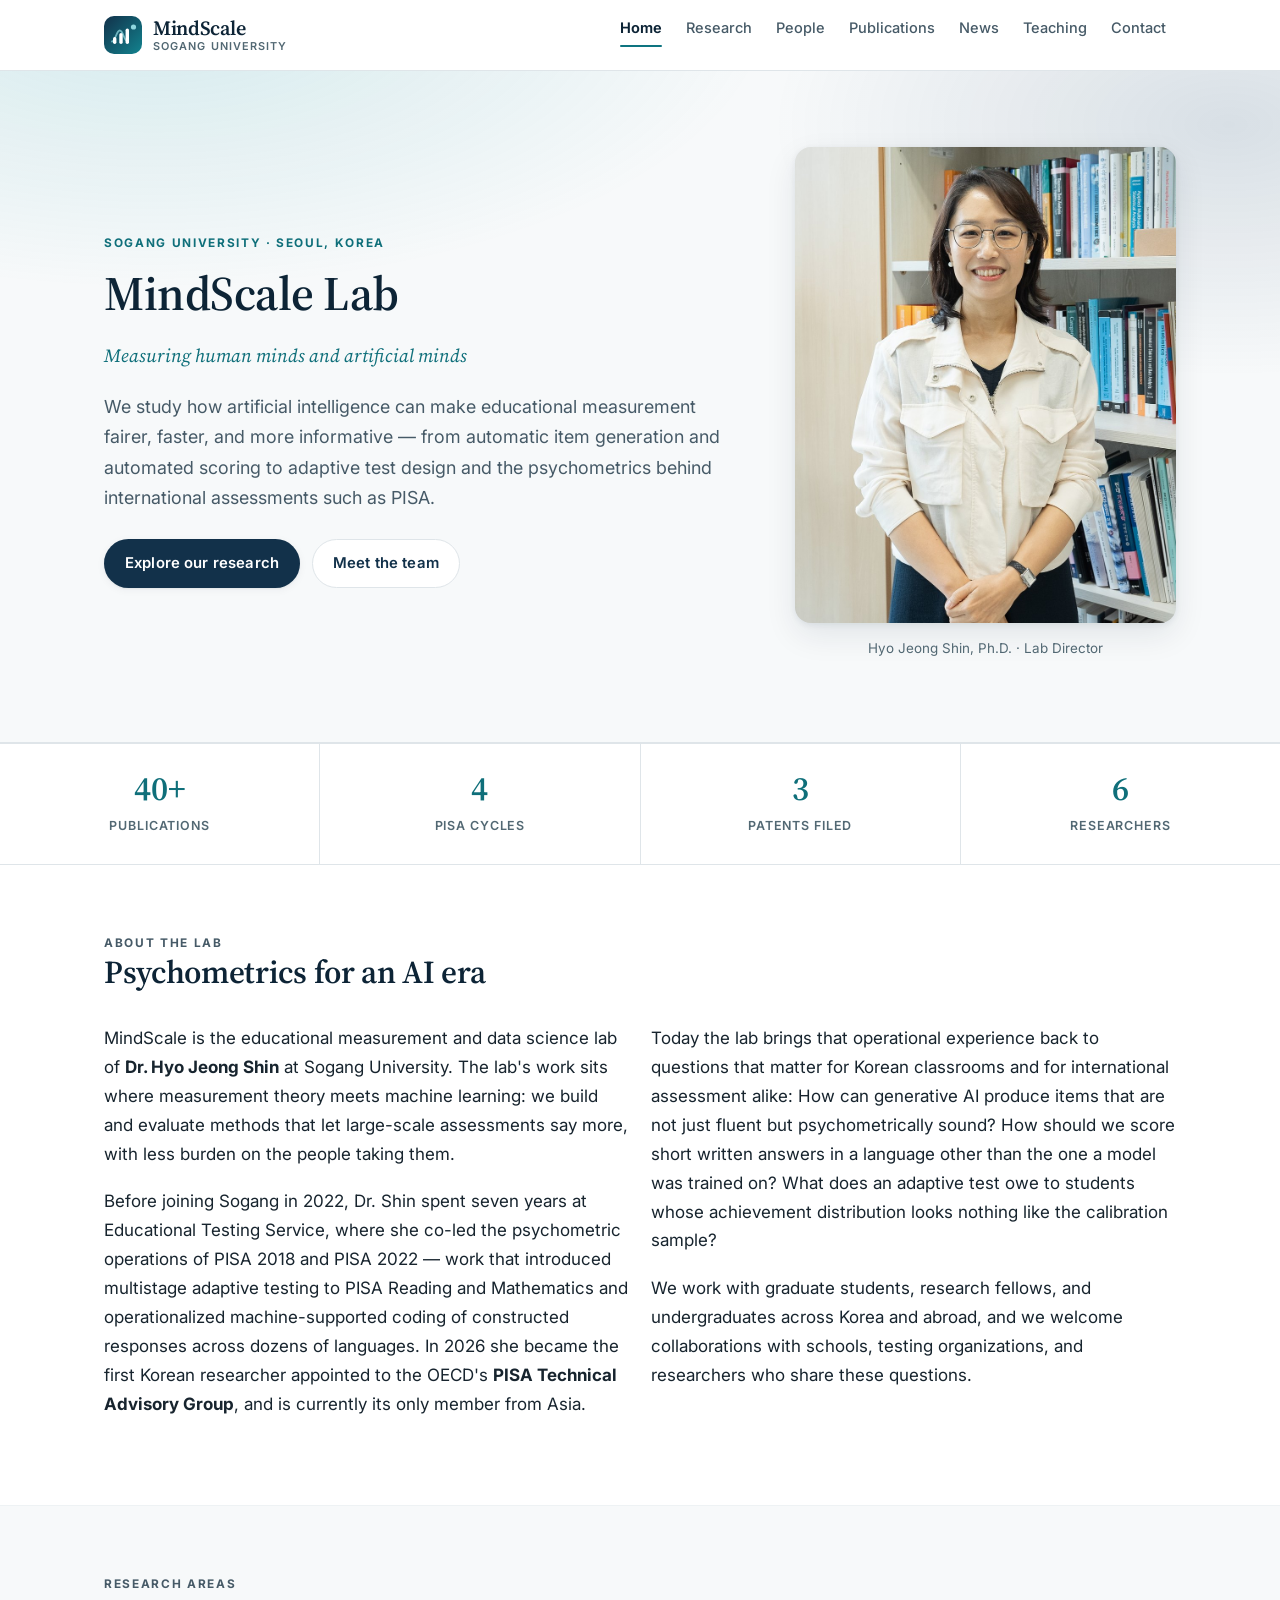
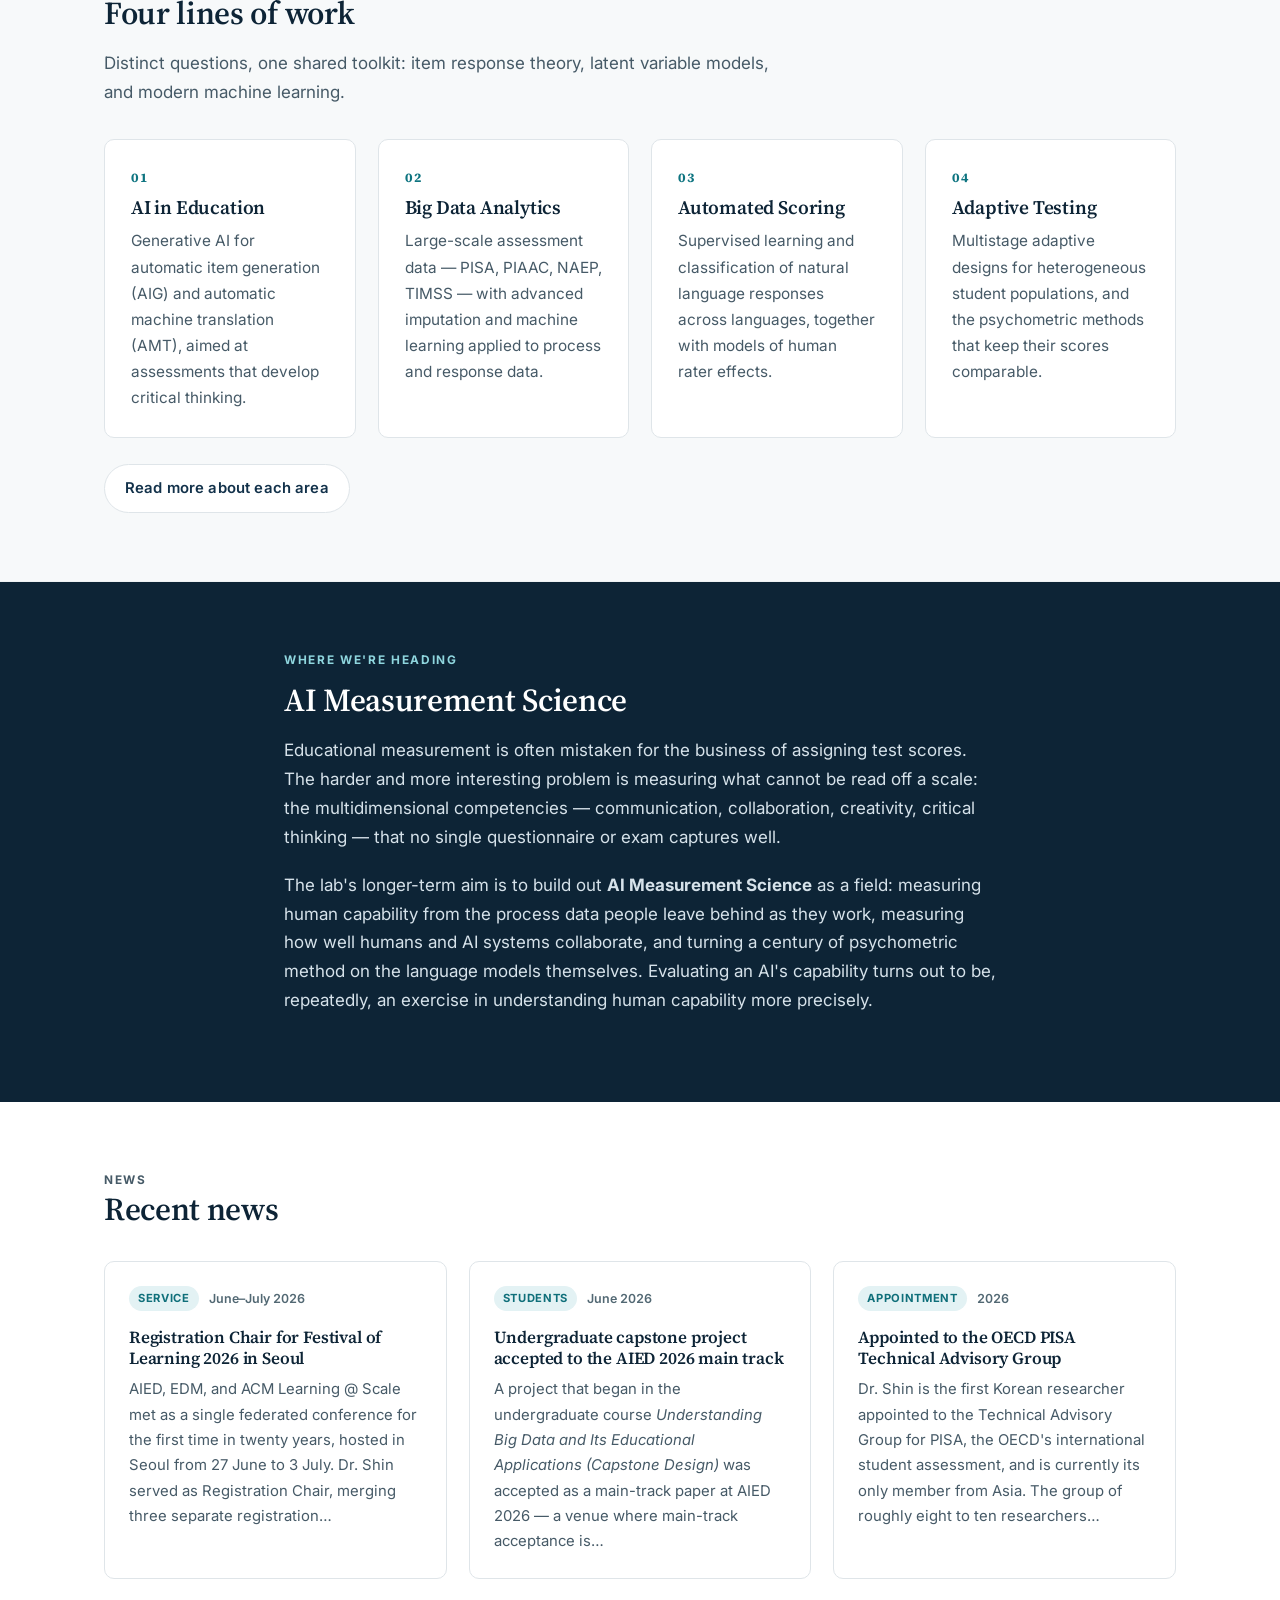
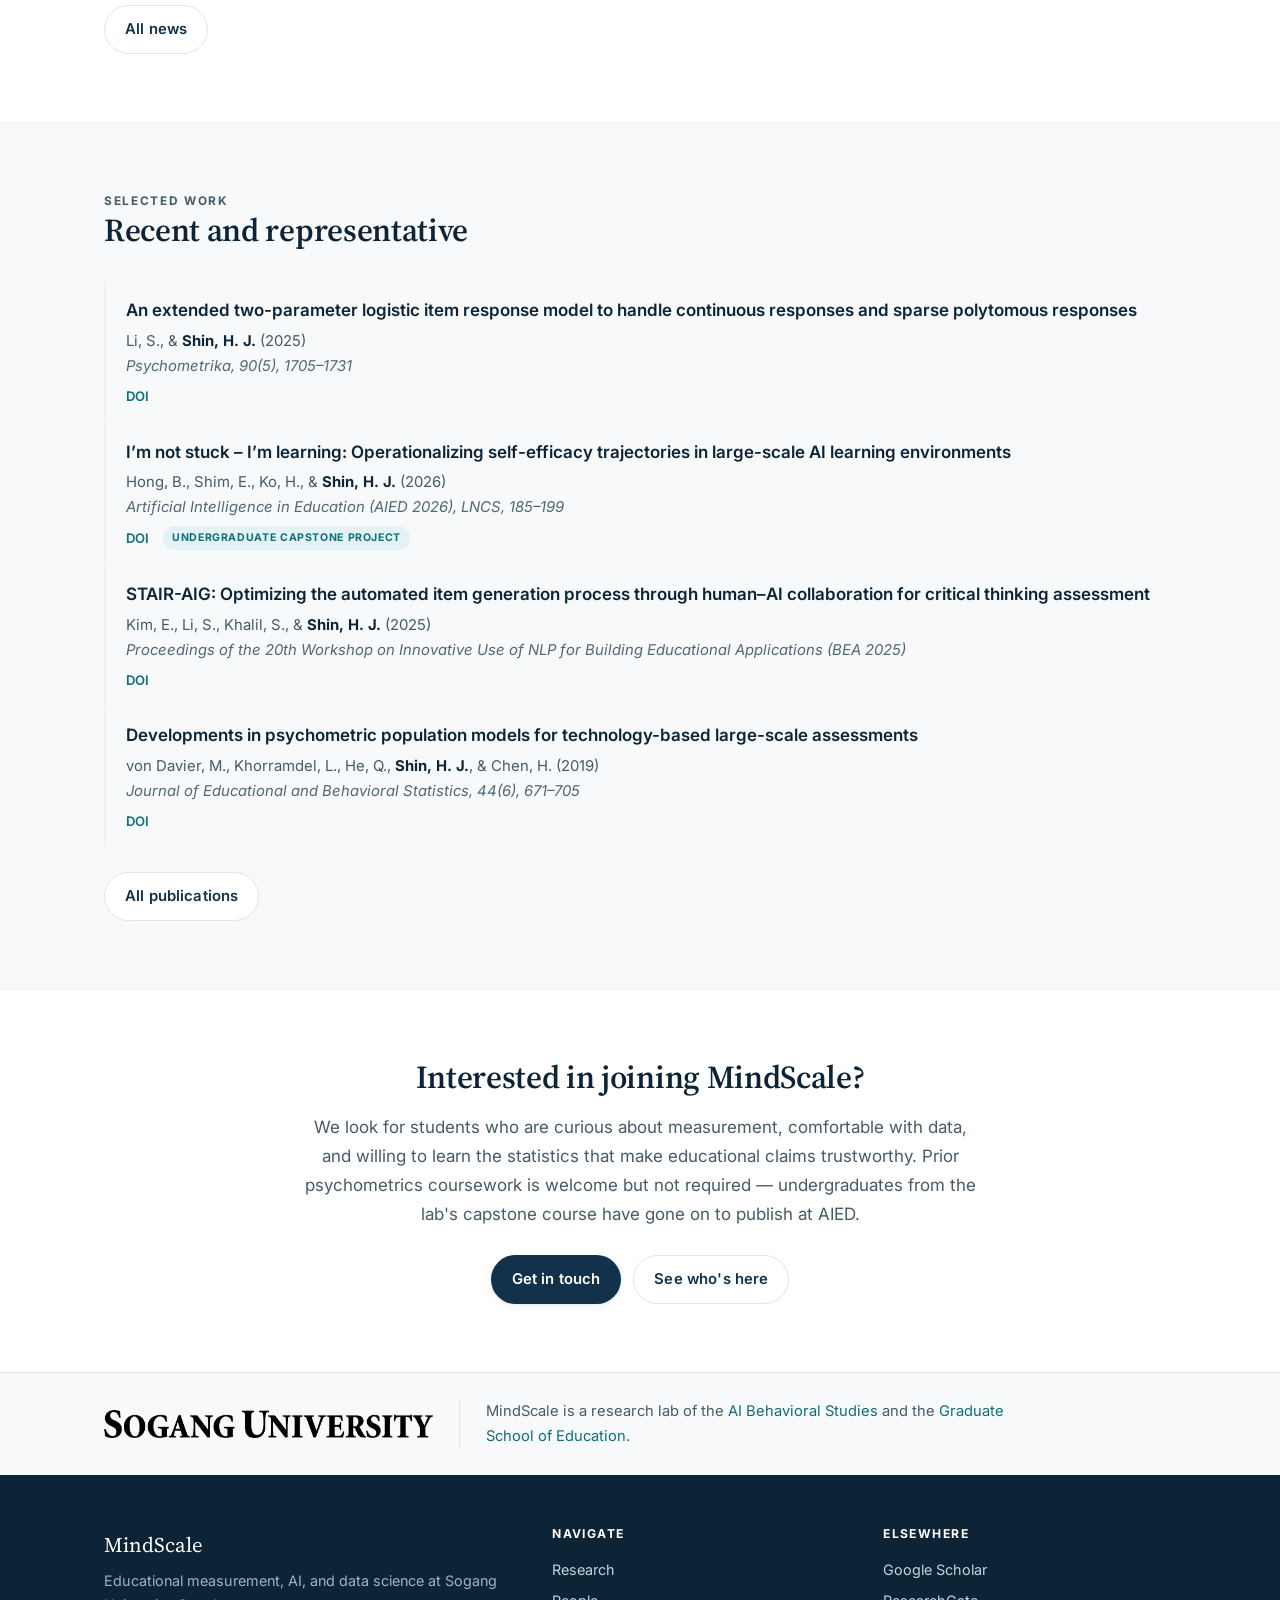
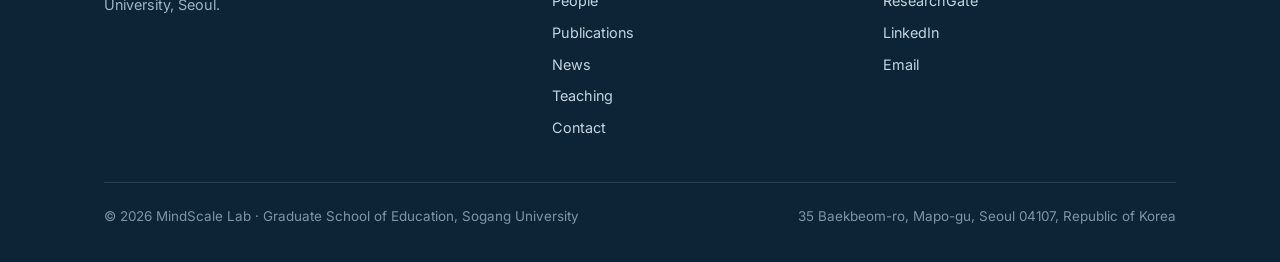
==== commit 30439460: "Update lab affiliations and record September 2026 promotion" ====
--- a/index.html
+++ b/index.html
@@ -271,8 +271,8 @@
         <img class="uni-logo" src="assets/img/sogang-logo.png" alt="Sogang University" width="1129" height="96" loading="lazy" decoding="async"
              onerror="this.style.display='none'">
       </a>
-      <p>MindScale is a research lab of the <a href="https://gsedu.sogang.ac.kr/" rel="noopener">Graduate
-      School of Education</a>.</p>
+      <p>MindScale is a research lab of the <a href="https://aibeh.sogang.ac.kr/" rel="noopener">AI Behavioral Studies</a>
+      and the <a href="https://gsedu.sogang.ac.kr/" rel="noopener">Graduate School of Education</a>.</p>
     </div>
   </section>
 
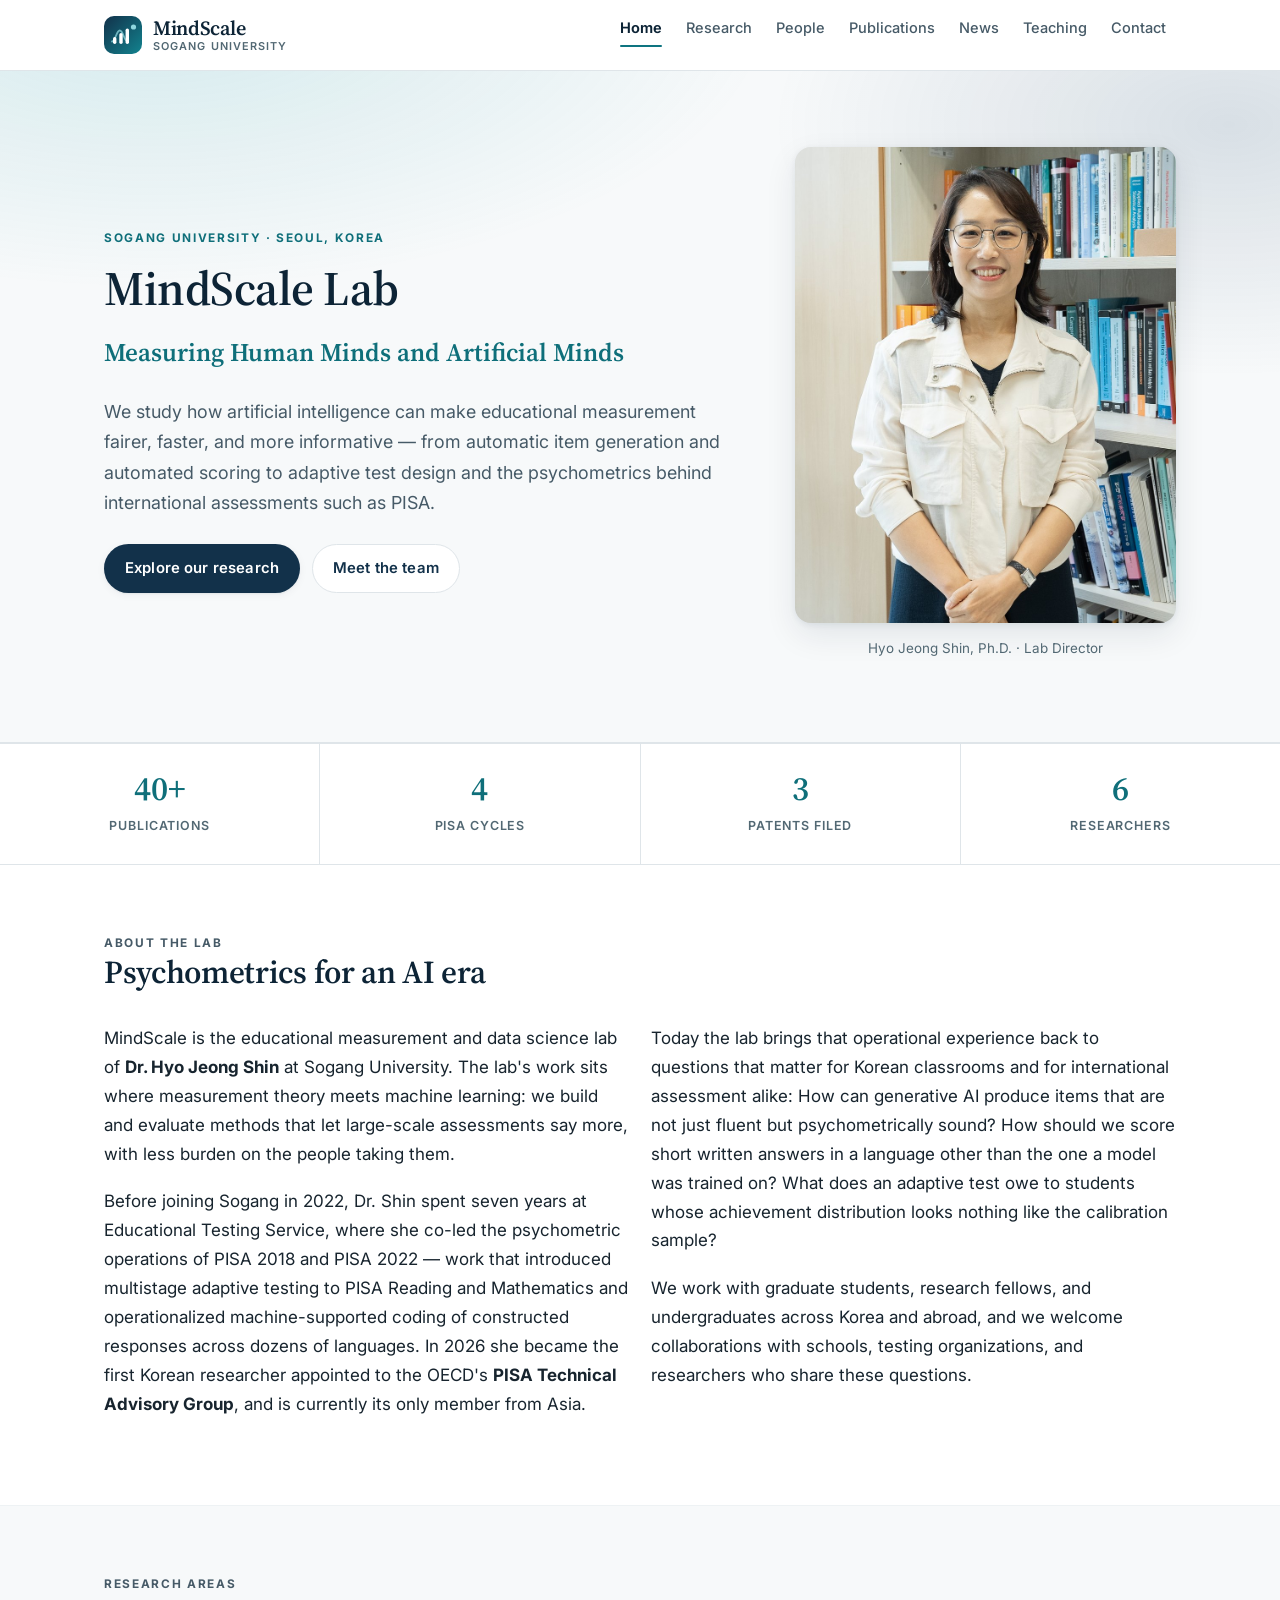
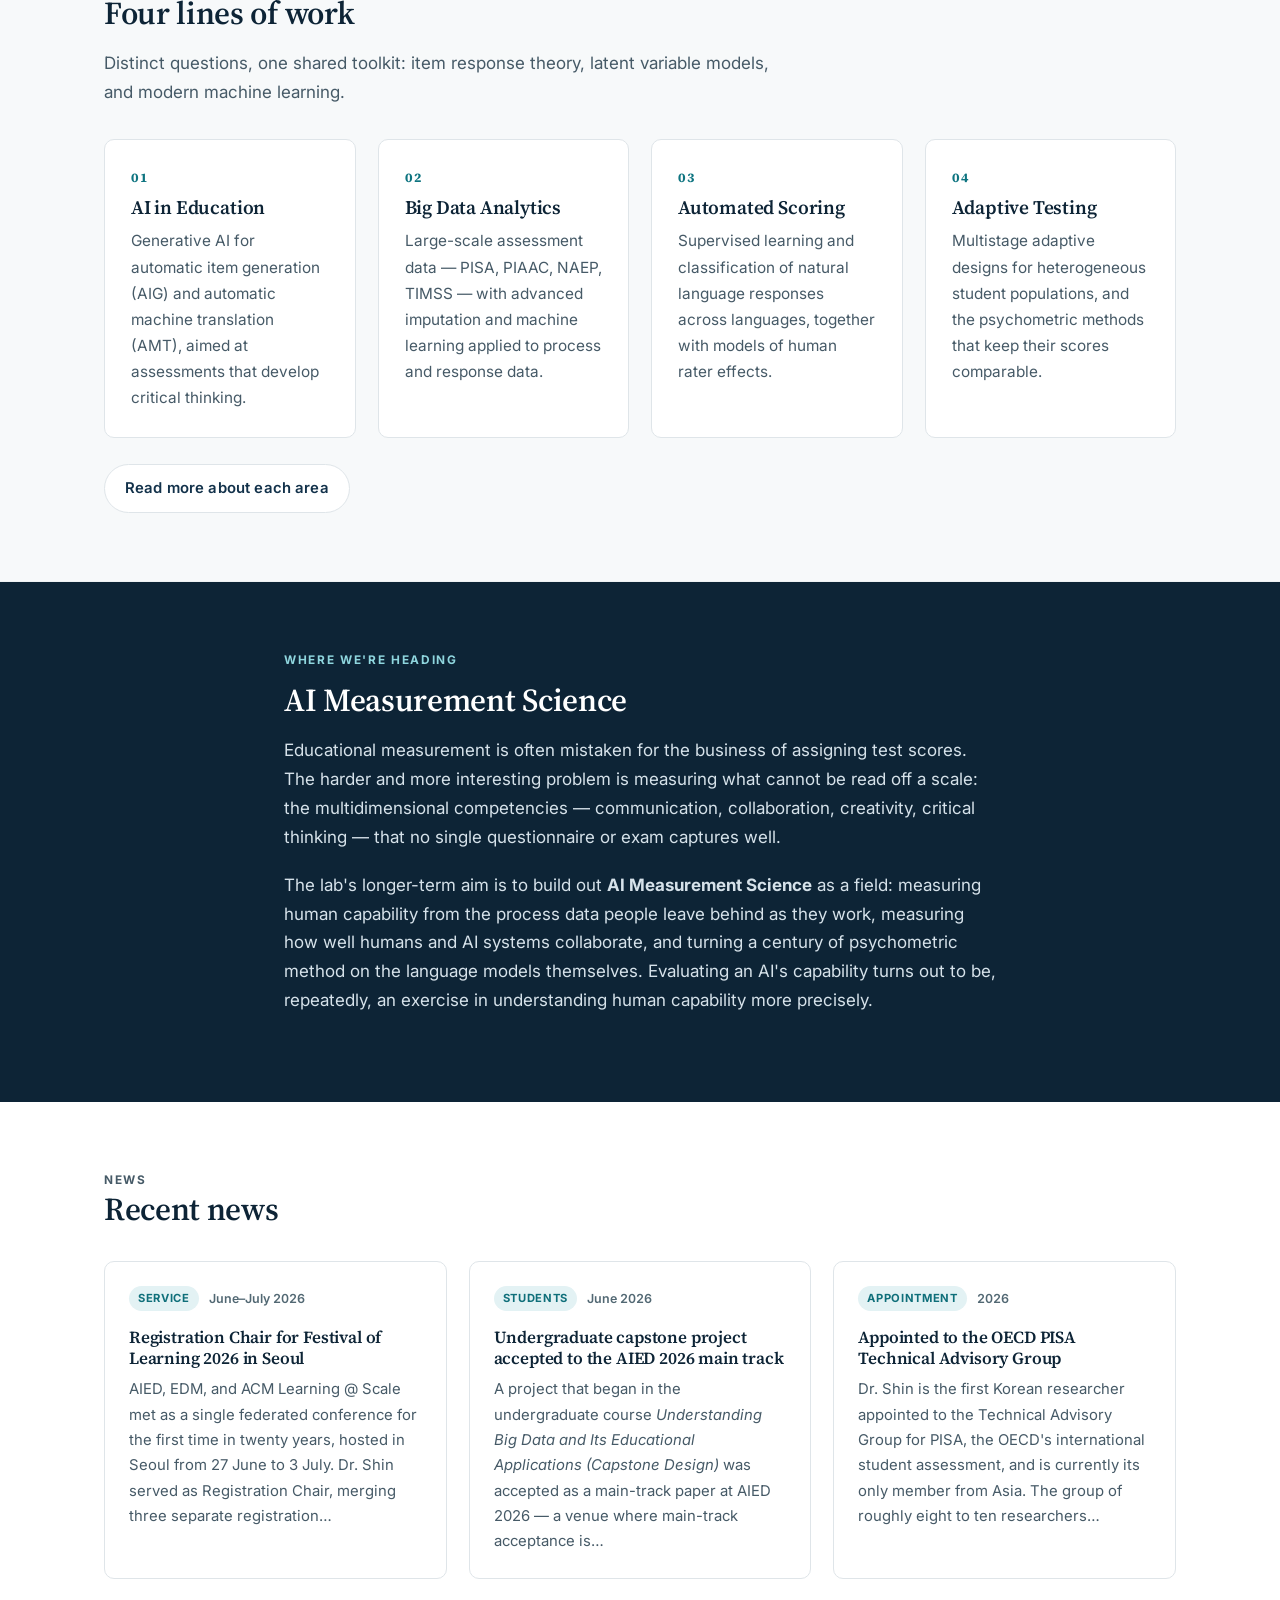
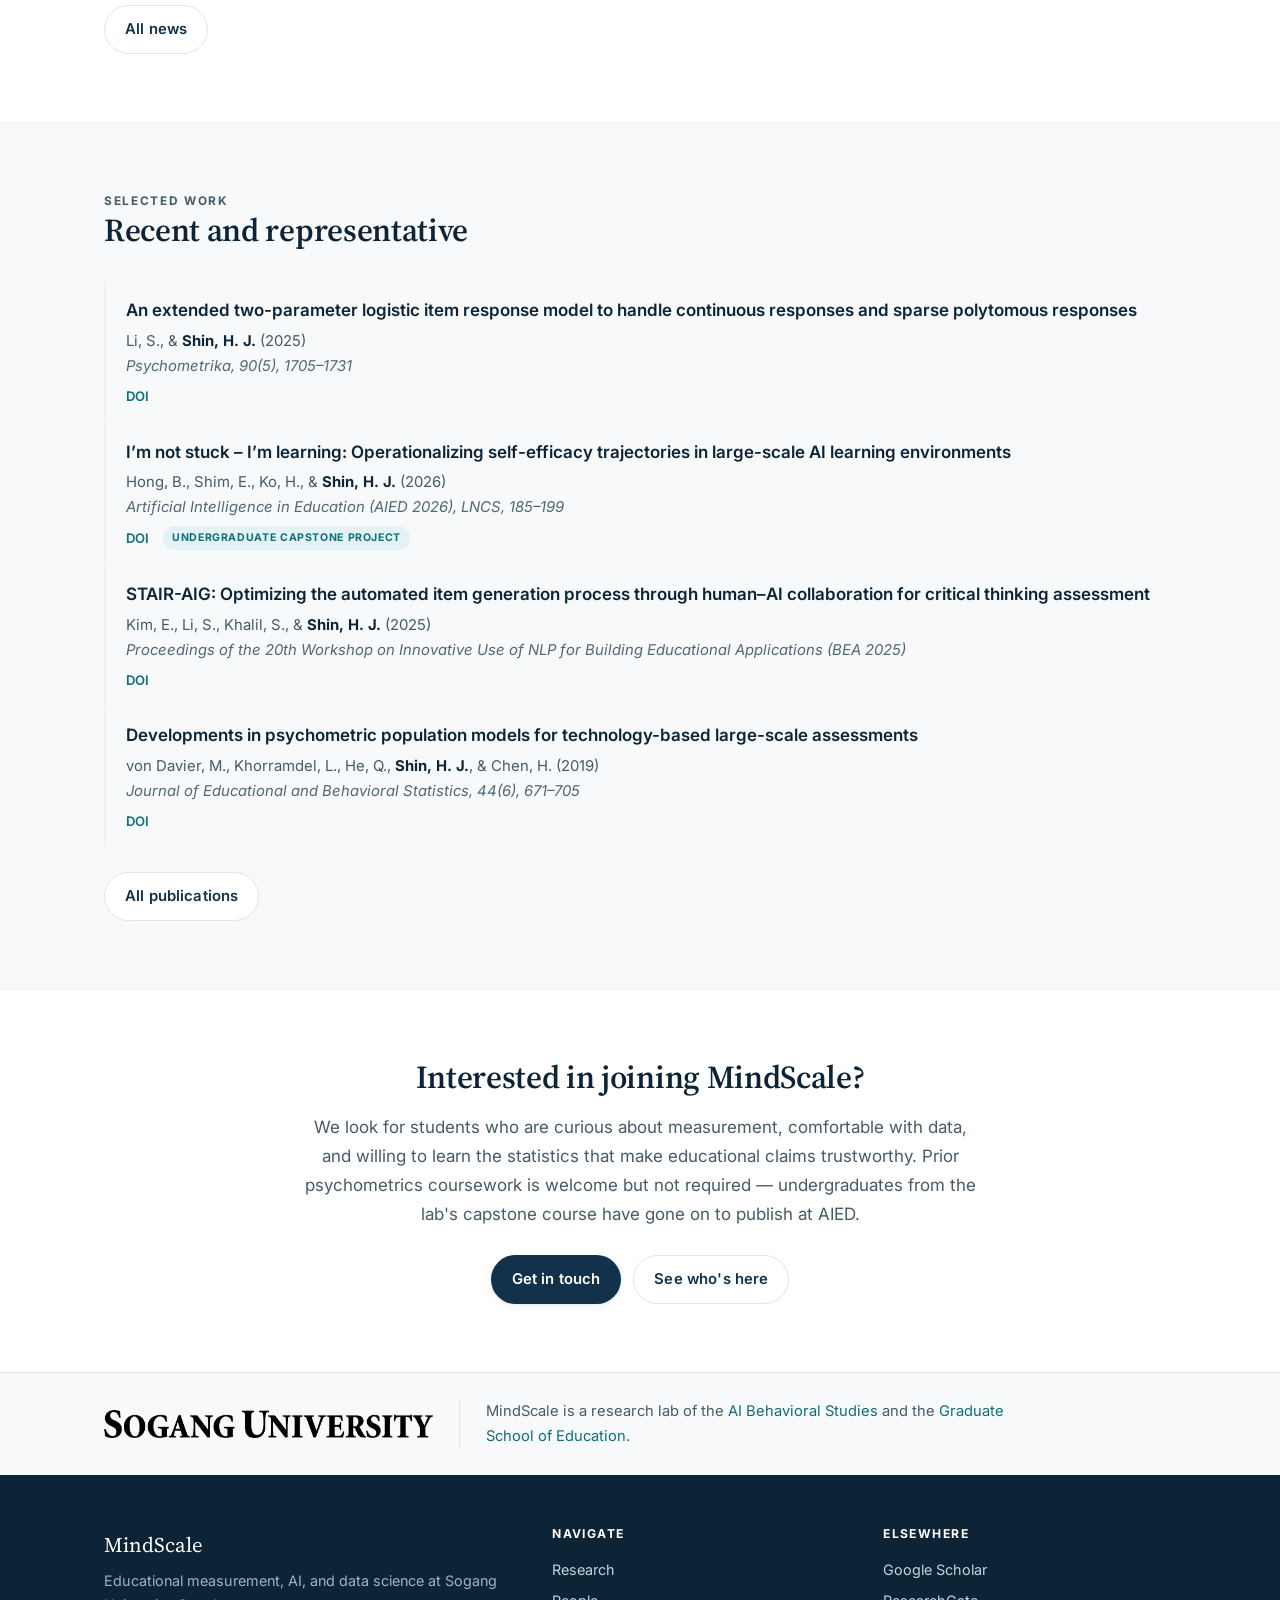
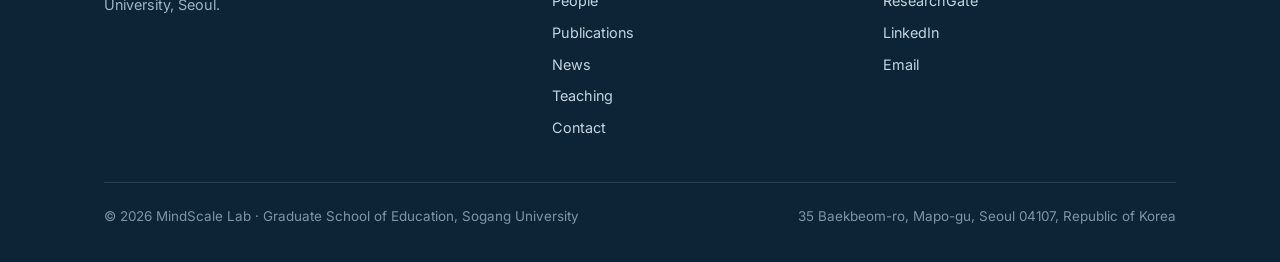
==== commit 814d9e8a: "Capitalize and emphasize the homepage tagline" ====
--- a/index.html
+++ b/index.html
@@ -18,7 +18,7 @@
 <link rel="preconnect" href="https://fonts.googleapis.com">
 <link rel="preconnect" href="https://fonts.gstatic.com" crossorigin>
 <link href="https://fonts.googleapis.com/css2?family=Inter:wght@400;500;600;700&family=Source+Serif+4:ital,opsz,wght@0,8..60,400;0,8..60,600;1,8..60,400&family=Noto+Sans+KR:wght@400;500&display=swap" rel="stylesheet">
-<link rel="stylesheet" href="assets/css/style.css">
+<link rel="stylesheet" href="assets/css/style.css?v=tagline-2">
 </head>
 <body>
 <!-- HEADER:START -->
@@ -65,7 +65,7 @@
         <div>
           <p class="eyebrow">Sogang University &middot; Seoul, Korea</p>
           <h1>MindScale Lab</h1>
-          <p class="hero-tag">Measuring human minds and artificial minds</p>
+          <p class="hero-tag">Measuring Human Minds and Artificial Minds</p>
           <p class="lede">We study how artificial intelligence can make educational measurement fairer,
           faster, and more informative &mdash; from automatic item generation and automated scoring to
           adaptive test design and the psychometrics behind international assessments such as PISA.</p>
--- a/assets/css/style.css
+++ b/assets/css/style.css
@@ -148,7 +148,8 @@
 .hero-grid { display: grid; grid-template-columns: 1.5fr .9fr; gap: 56px; align-items: center; }
 .hero h1 { margin-bottom: .35em; }
 .hero .hero-tag {
-  font-family: var(--serif); font-size: 1.16rem; font-style: italic;
+  font-family: var(--serif); font-size: clamp(1.3rem, 1.1rem + .6vw, 1.6rem);
+  font-weight: 600; line-height: 1.35;
   color: var(--teal-700); margin-bottom: 1.1em;
 }
 .hero p.lede { font-size: 1.12rem; max-width: 56ch; }
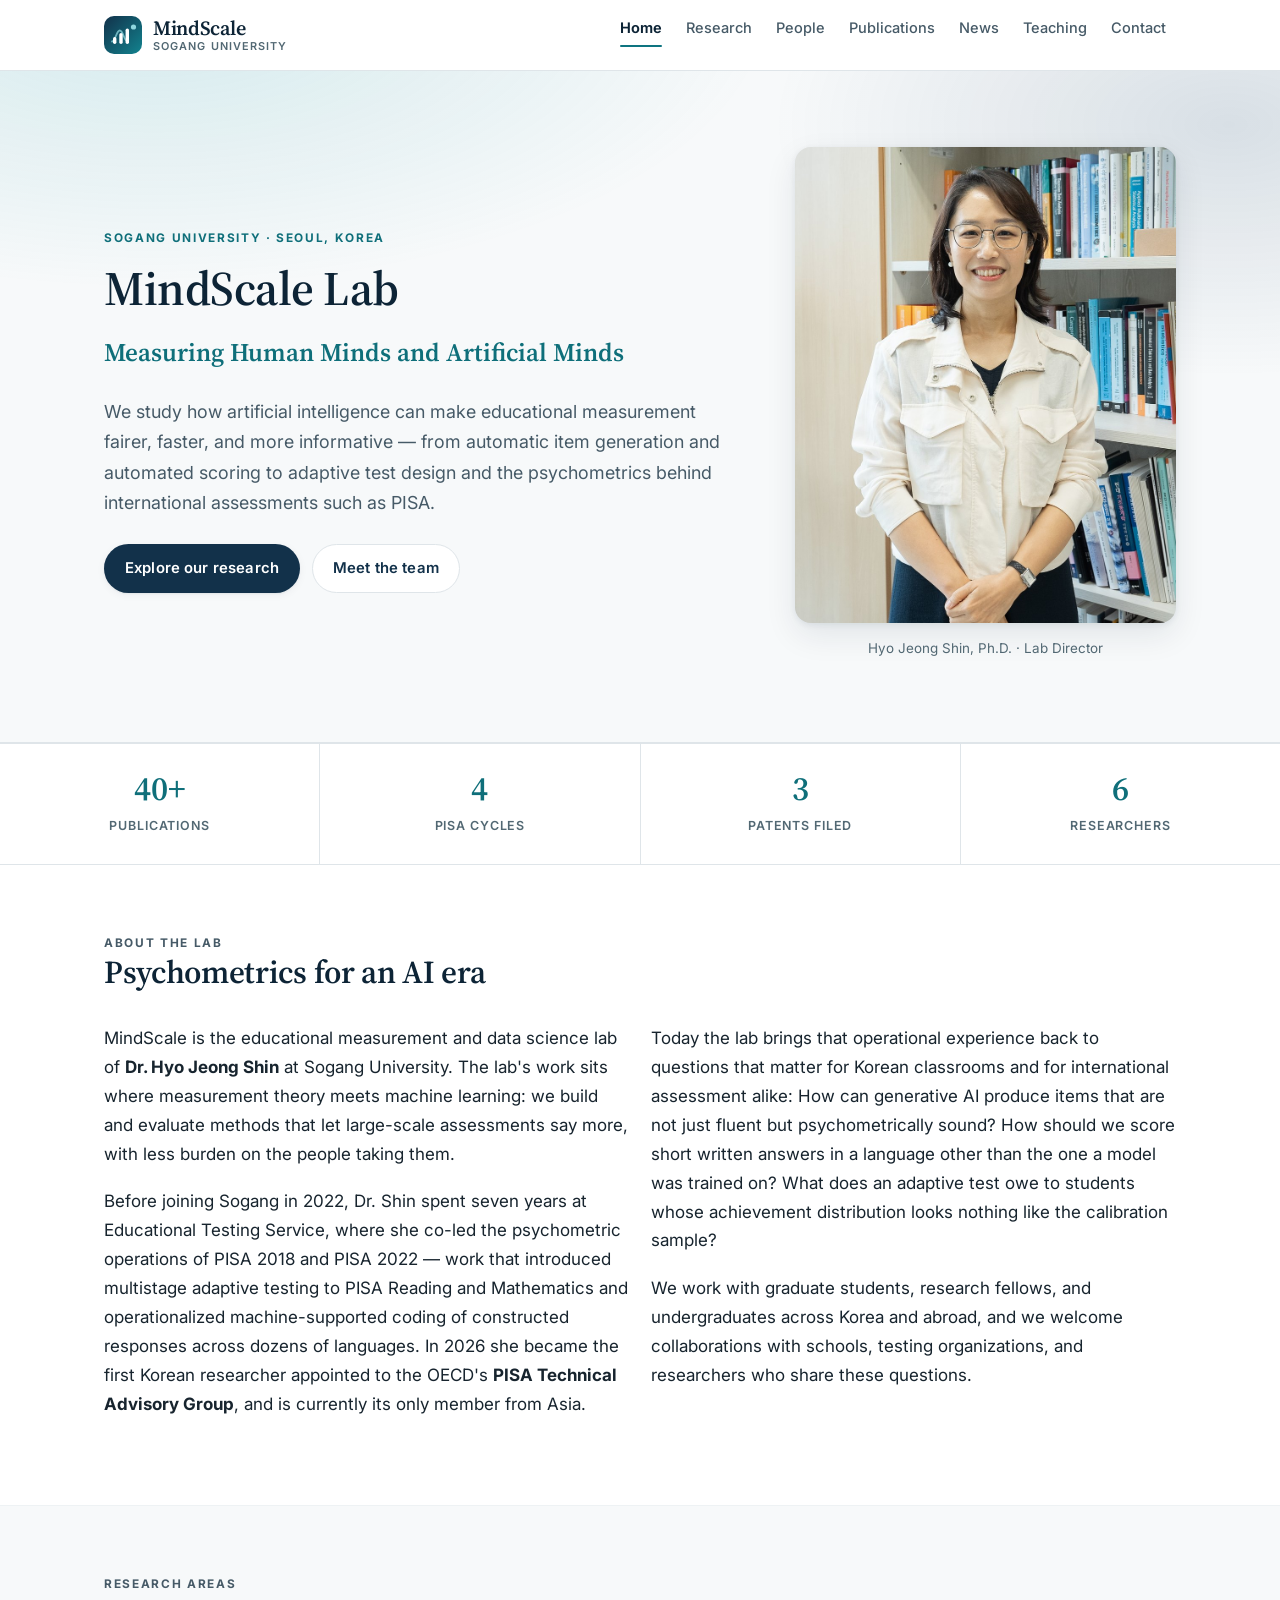
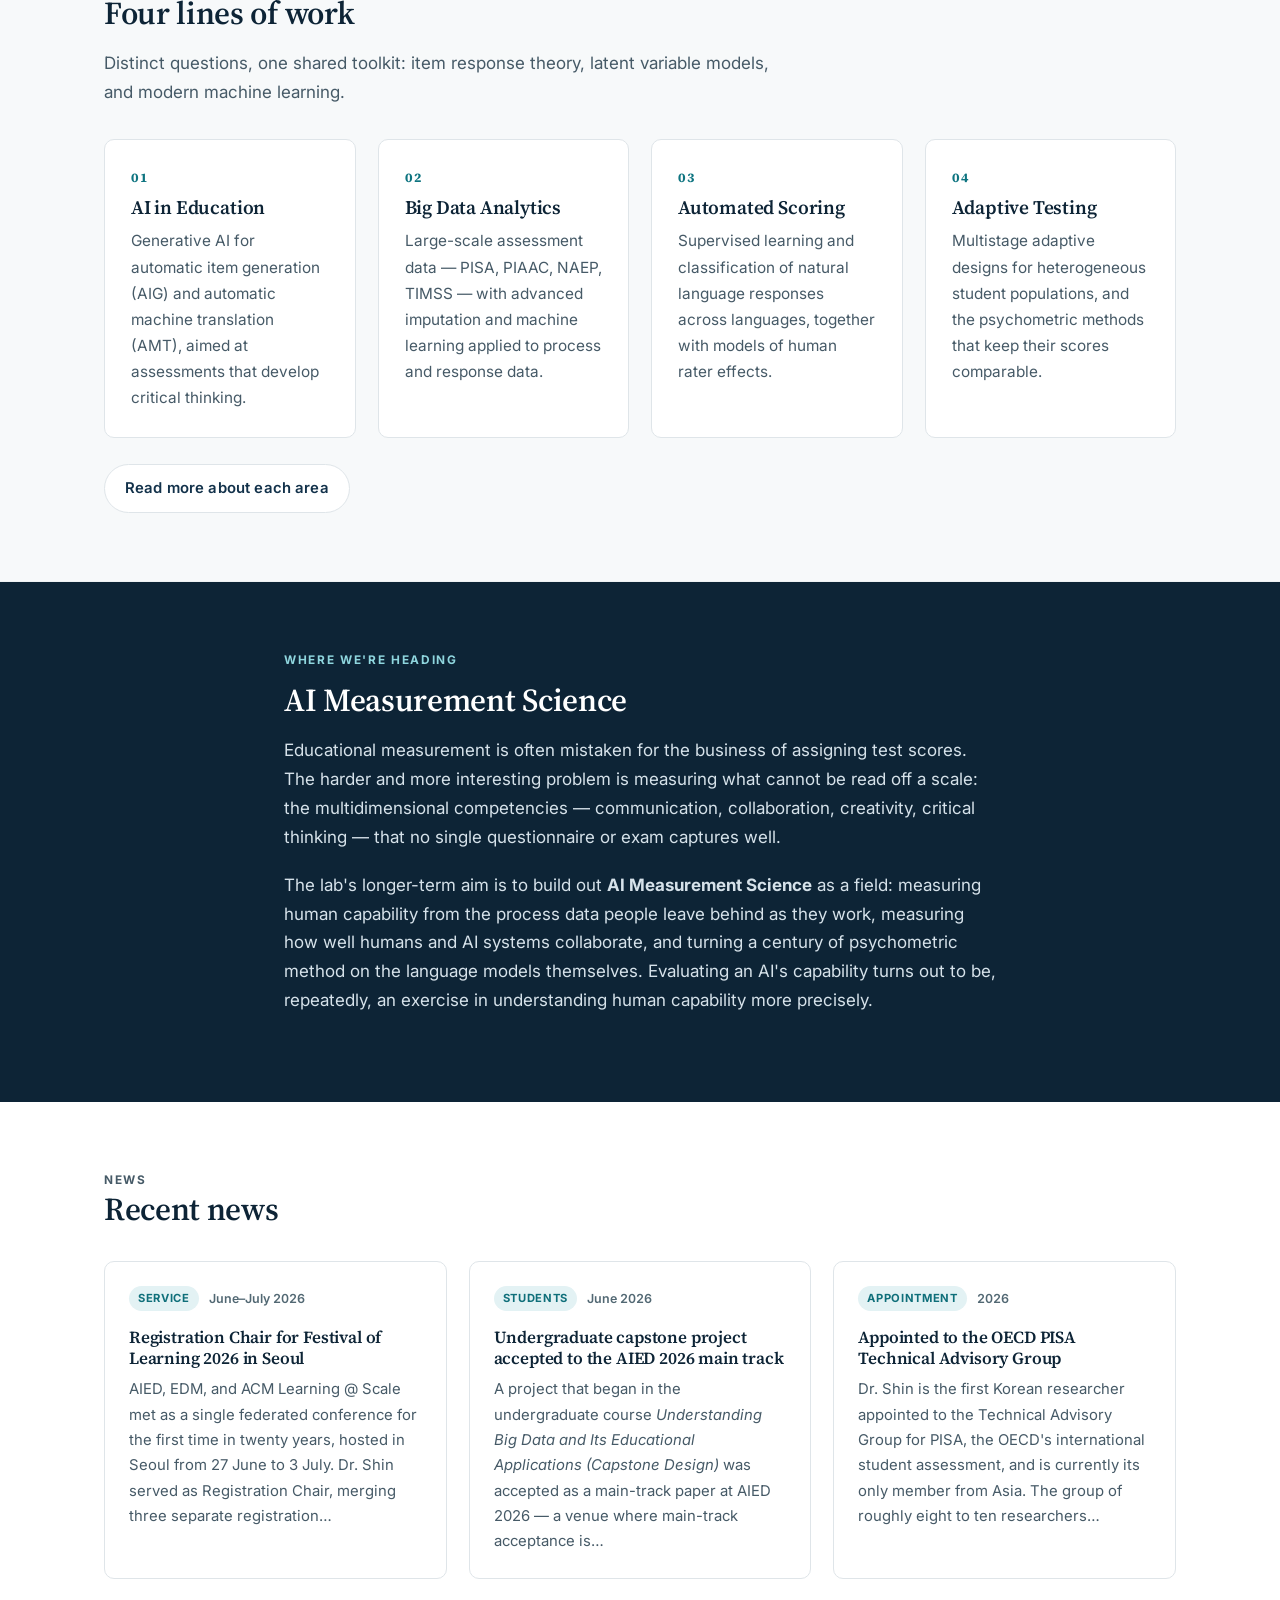
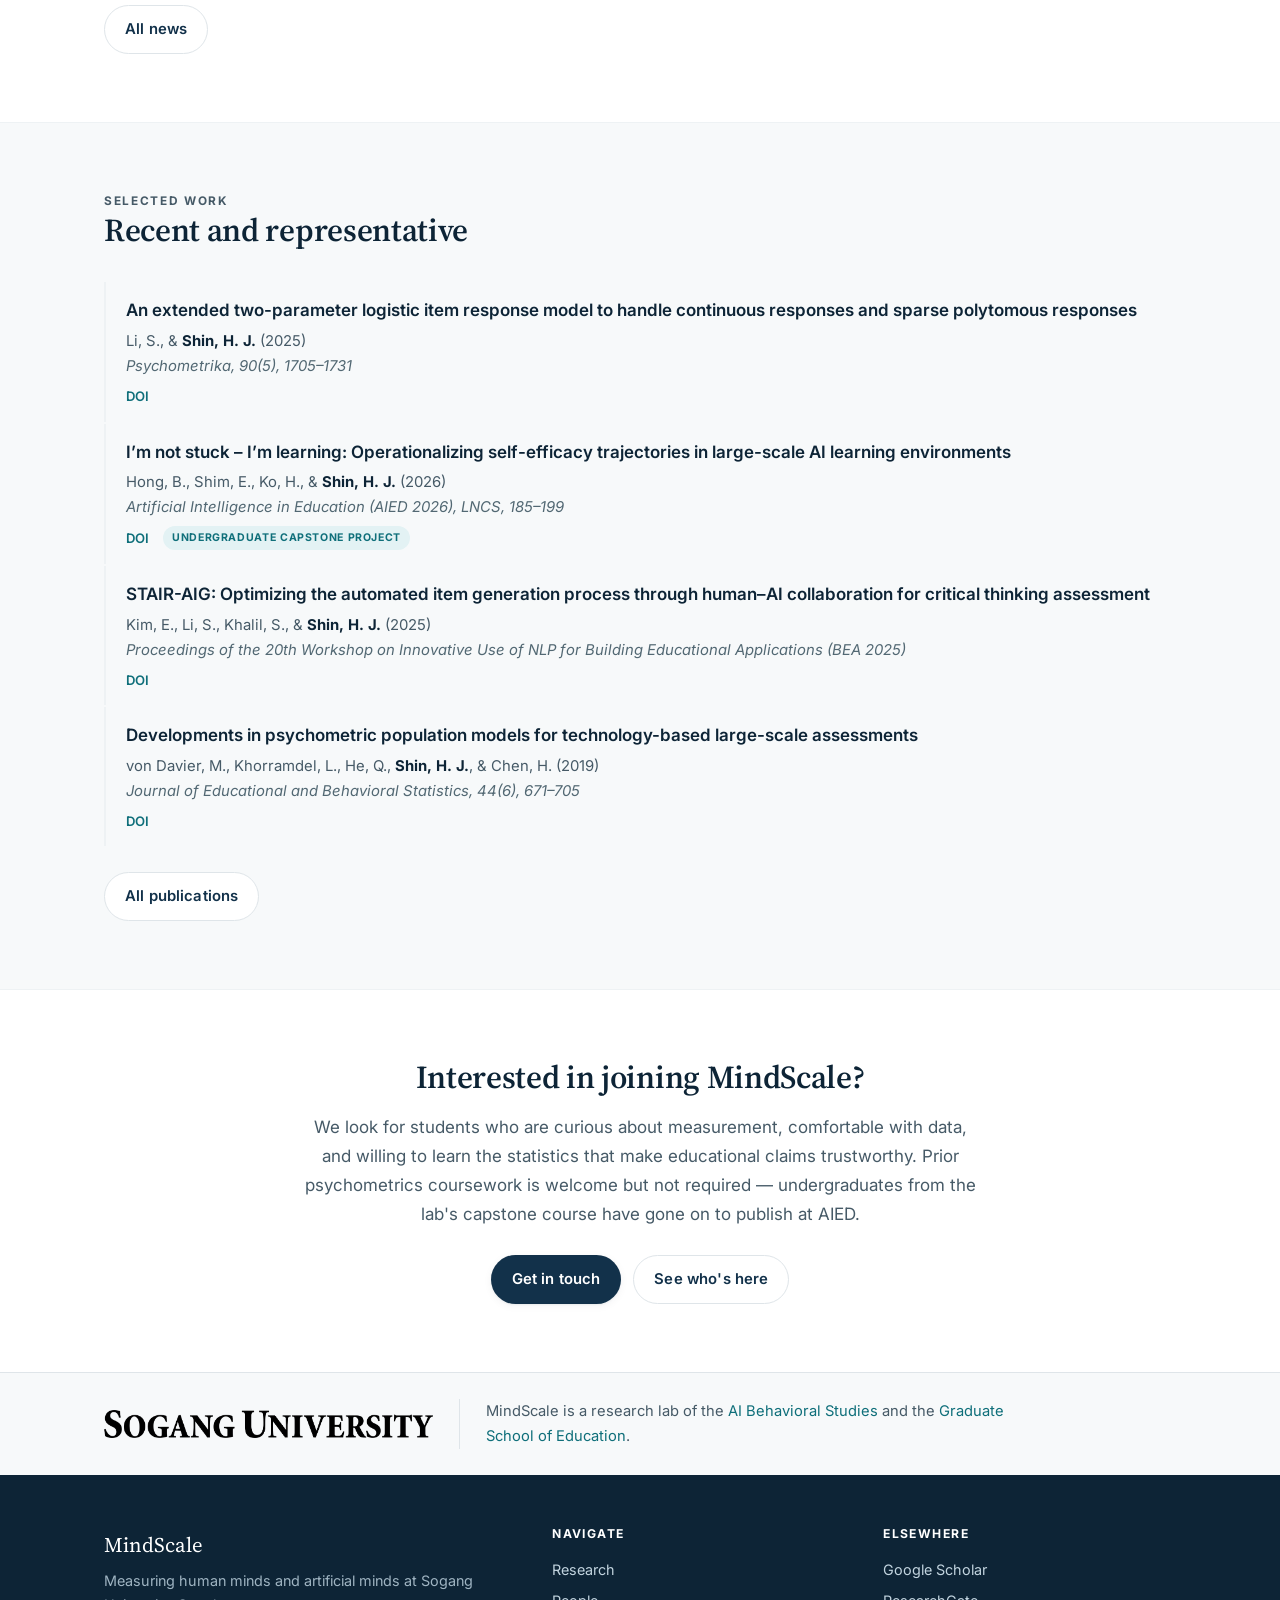
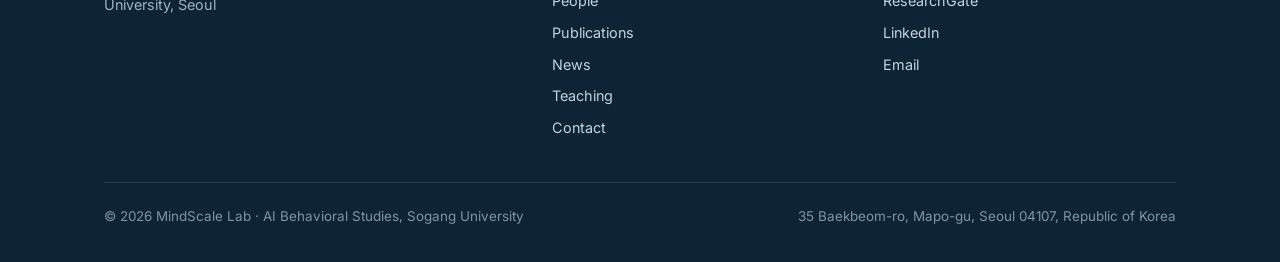
==== commit 580edc18: "Update shared footer affiliation and lab description" ====
--- a/index.html
+++ b/index.html
@@ -281,7 +281,7 @@
       <div class="footer-grid">
         <div>
           <div class="footer-brand-name">MindScale</div>
-          <p>Educational measurement, AI, and data science at Sogang University, Seoul.</p>
+          <p>Measuring human minds and artificial minds at Sogang University, Seoul</p>
         </div>
         <div>
           <h2>Navigate</h2>
@@ -305,7 +305,7 @@
         </div>
       </div>
       <div class="footer-bottom">
-        <span>&copy; <span data-current-year>2026</span> MindScale Lab &middot; Graduate School of Education, Sogang University</span>
+        <span>&copy; <span data-current-year>2026</span> MindScale Lab &middot; AI Behavioral Studies, Sogang University</span>
         <span>35 Baekbeom-ro, Mapo-gu, Seoul 04107, Republic of Korea</span>
       </div>
     </div>
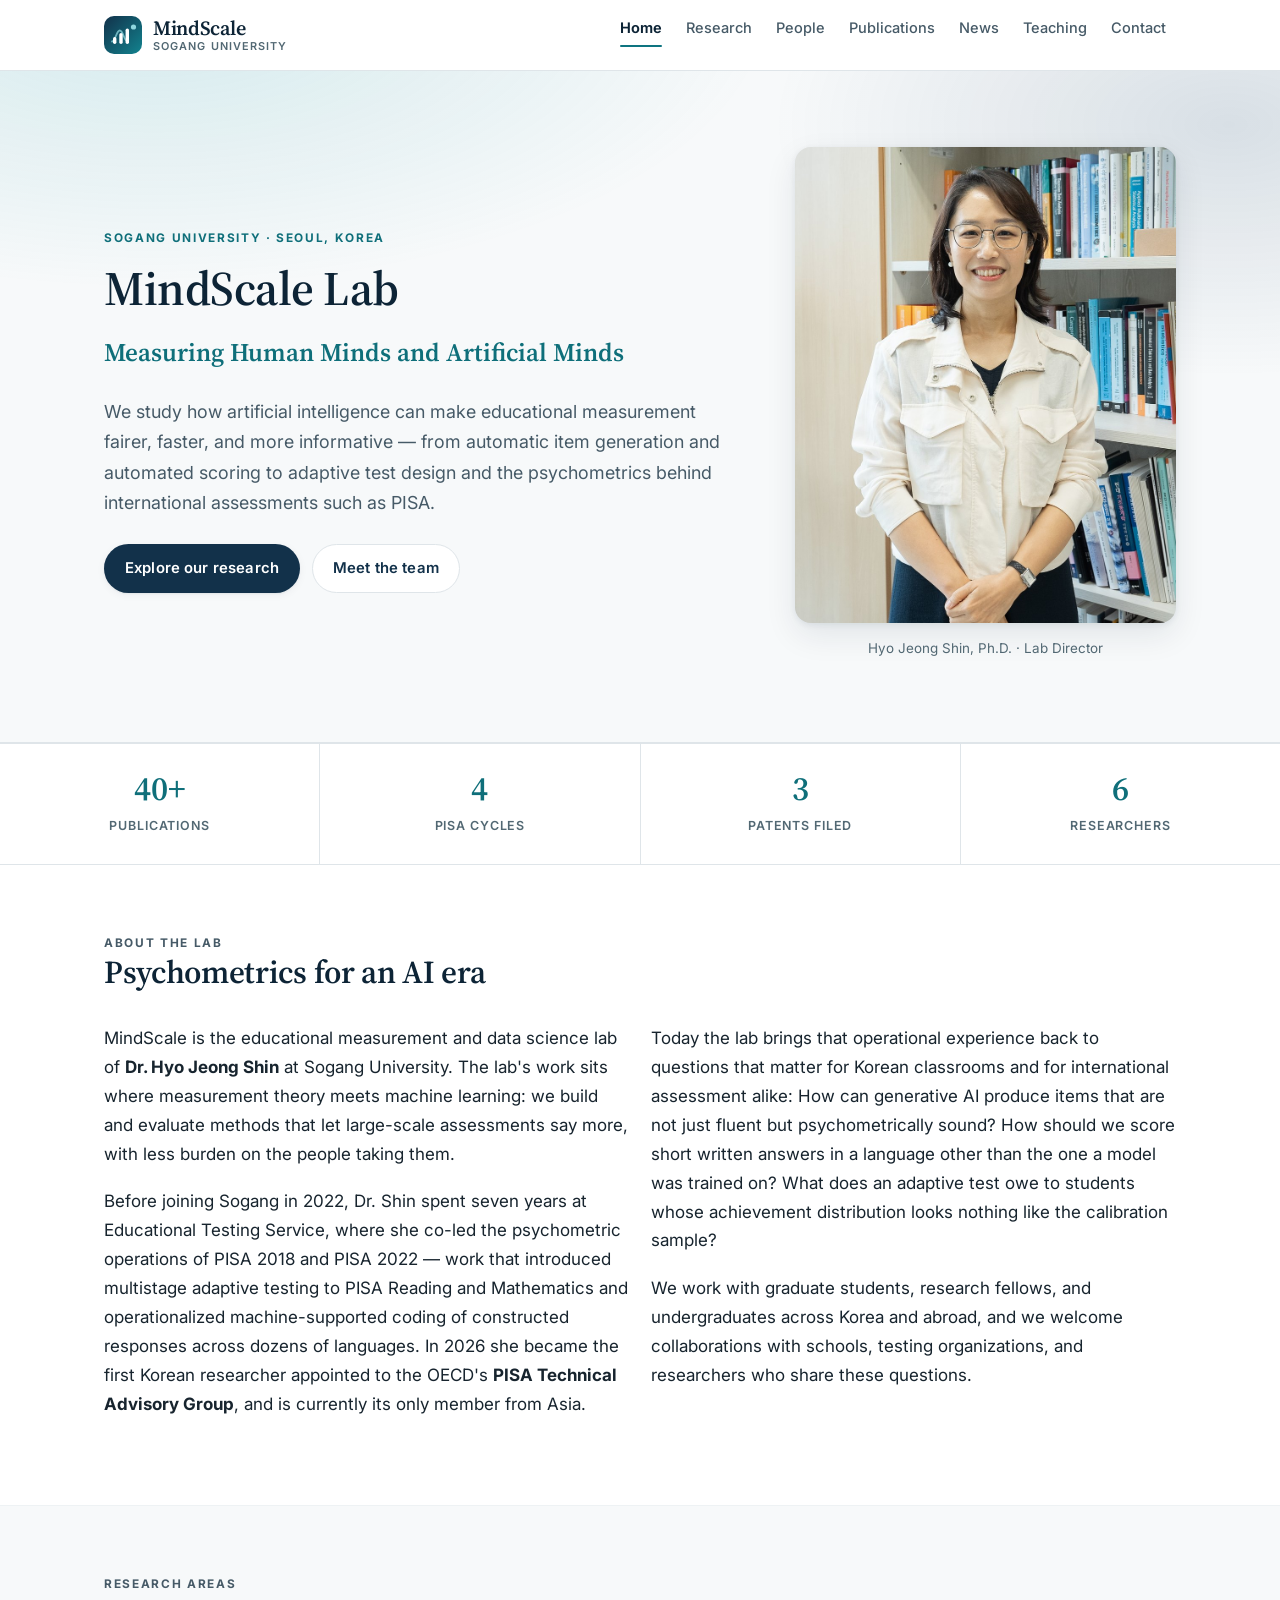
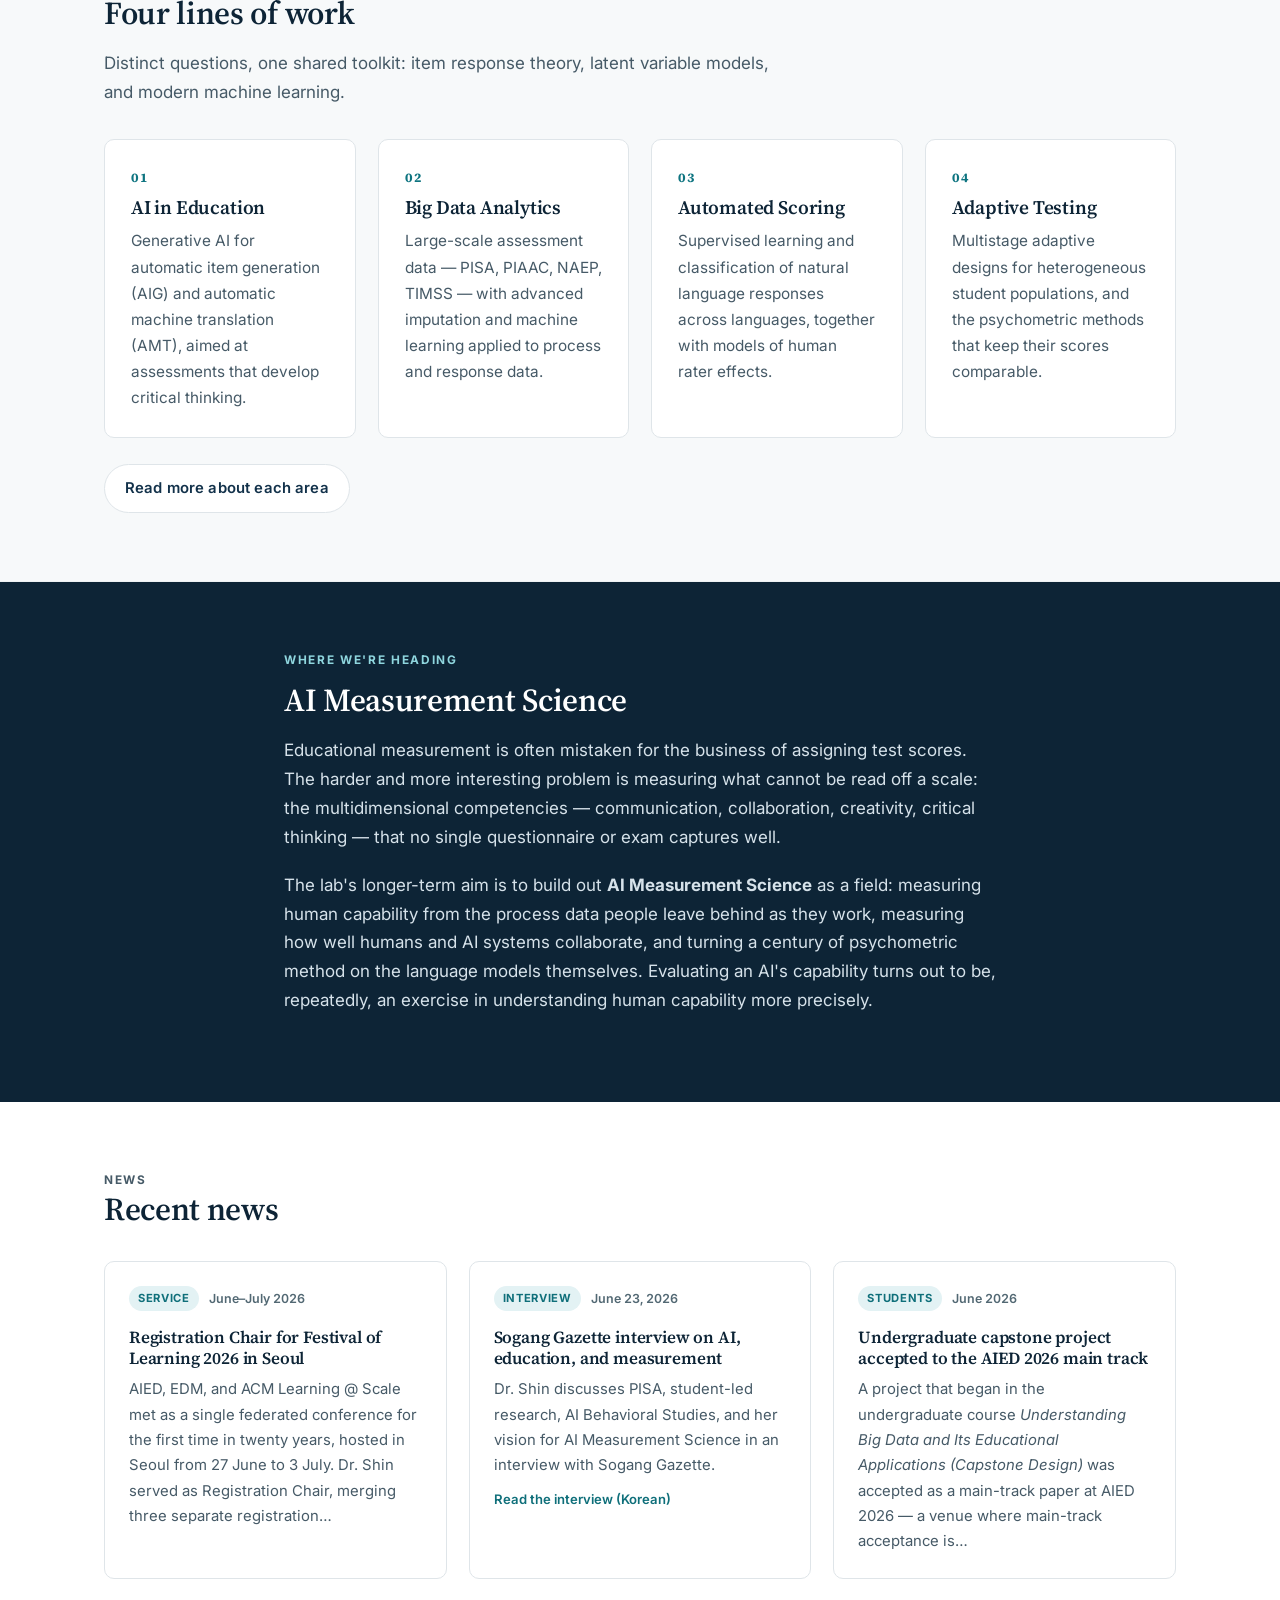
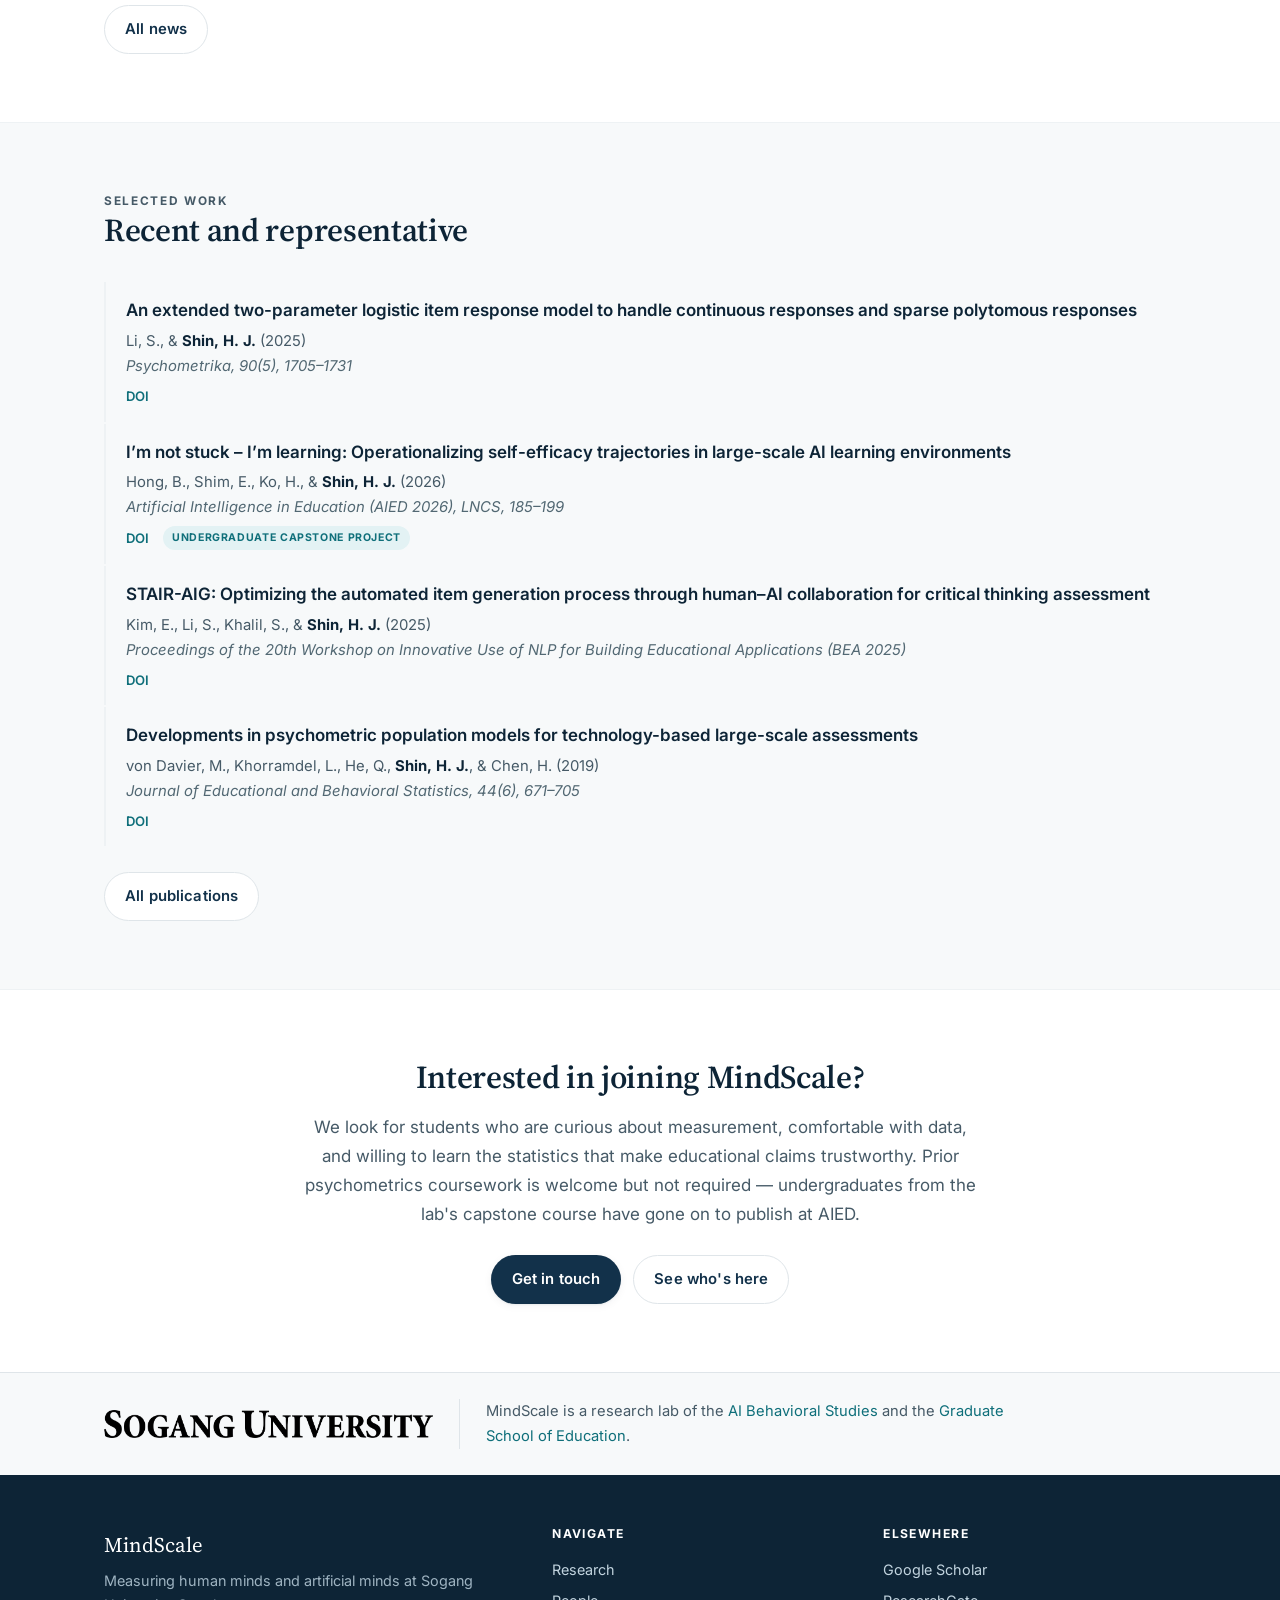
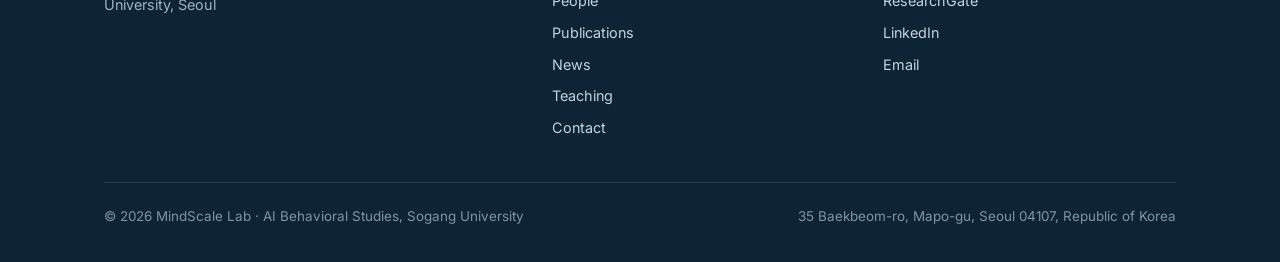
==== commit 45c3c4d2: "Add Sogang Gazette interview to News and homepage" ====
--- a/index.html
+++ b/index.html
@@ -193,14 +193,15 @@
             <p>AIED, EDM, and ACM Learning @ Scale met as a single federated conference for the first time in twenty years, hosted in Seoul from 27 June to 3 July. Dr. Shin served as Registration Chair, merging three separate registration&hellip;</p>
           </article>
           <article class="news-card">
+            <div class="news-meta"><span class="tag">Interview</span><time class="news-date" datetime="2026-06-23">June 23, 2026</time></div>
+            <h3>Sogang Gazette interview on AI, education, and measurement</h3>
+            <p>Dr. Shin discusses PISA, student-led research, AI Behavioral Studies, and her vision for AI Measurement Science in an interview with Sogang Gazette.</p>
+            <div class="pub-links"><a href="https://www.sogang.ac.kr/ko/gazette/details-page/572/937751" rel="noopener">Read the interview (Korean)</a></div>
+          </article>
+          <article class="news-card">
             <div class="news-meta"><span class="tag">Students</span><span class="news-date">June 2026</span></div>
             <h3>Undergraduate capstone project accepted to the AIED 2026 main track</h3>
             <p>A project that began in the undergraduate course <em>Understanding Big Data and Its Educational Applications (Capstone Design)</em> was accepted as a main-track paper at AIED 2026 &mdash; a venue where main-track acceptance is&hellip;</p>
-          </article>
-          <article class="news-card">
-            <div class="news-meta"><span class="tag">Appointment</span><span class="news-date">2026</span></div>
-            <h3>Appointed to the OECD PISA Technical Advisory Group</h3>
-            <p>Dr. Shin is the first Korean researcher appointed to the Technical Advisory Group for PISA, the OECD's international student assessment, and is currently its only member from Asia. The group of roughly eight to ten researchers&hellip;</p>
           </article>
         </div>
         <div class="btn-row">
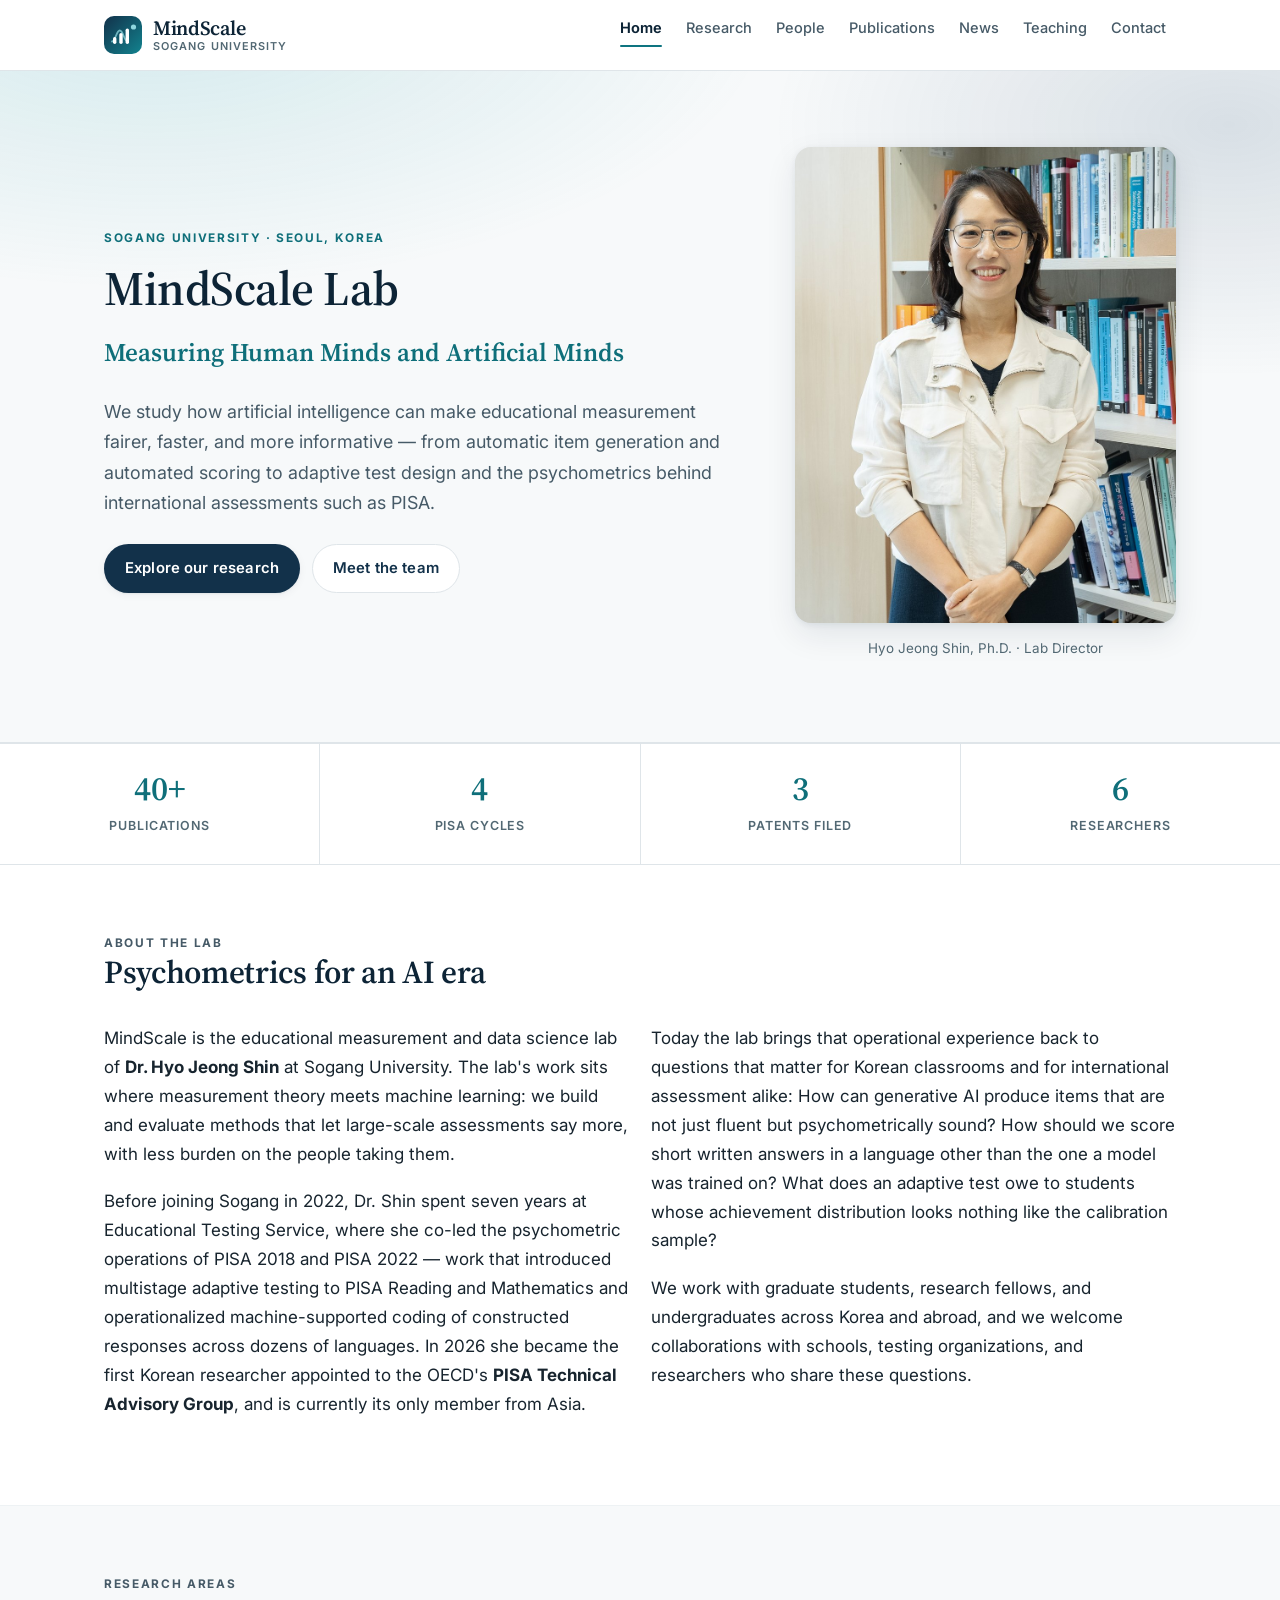
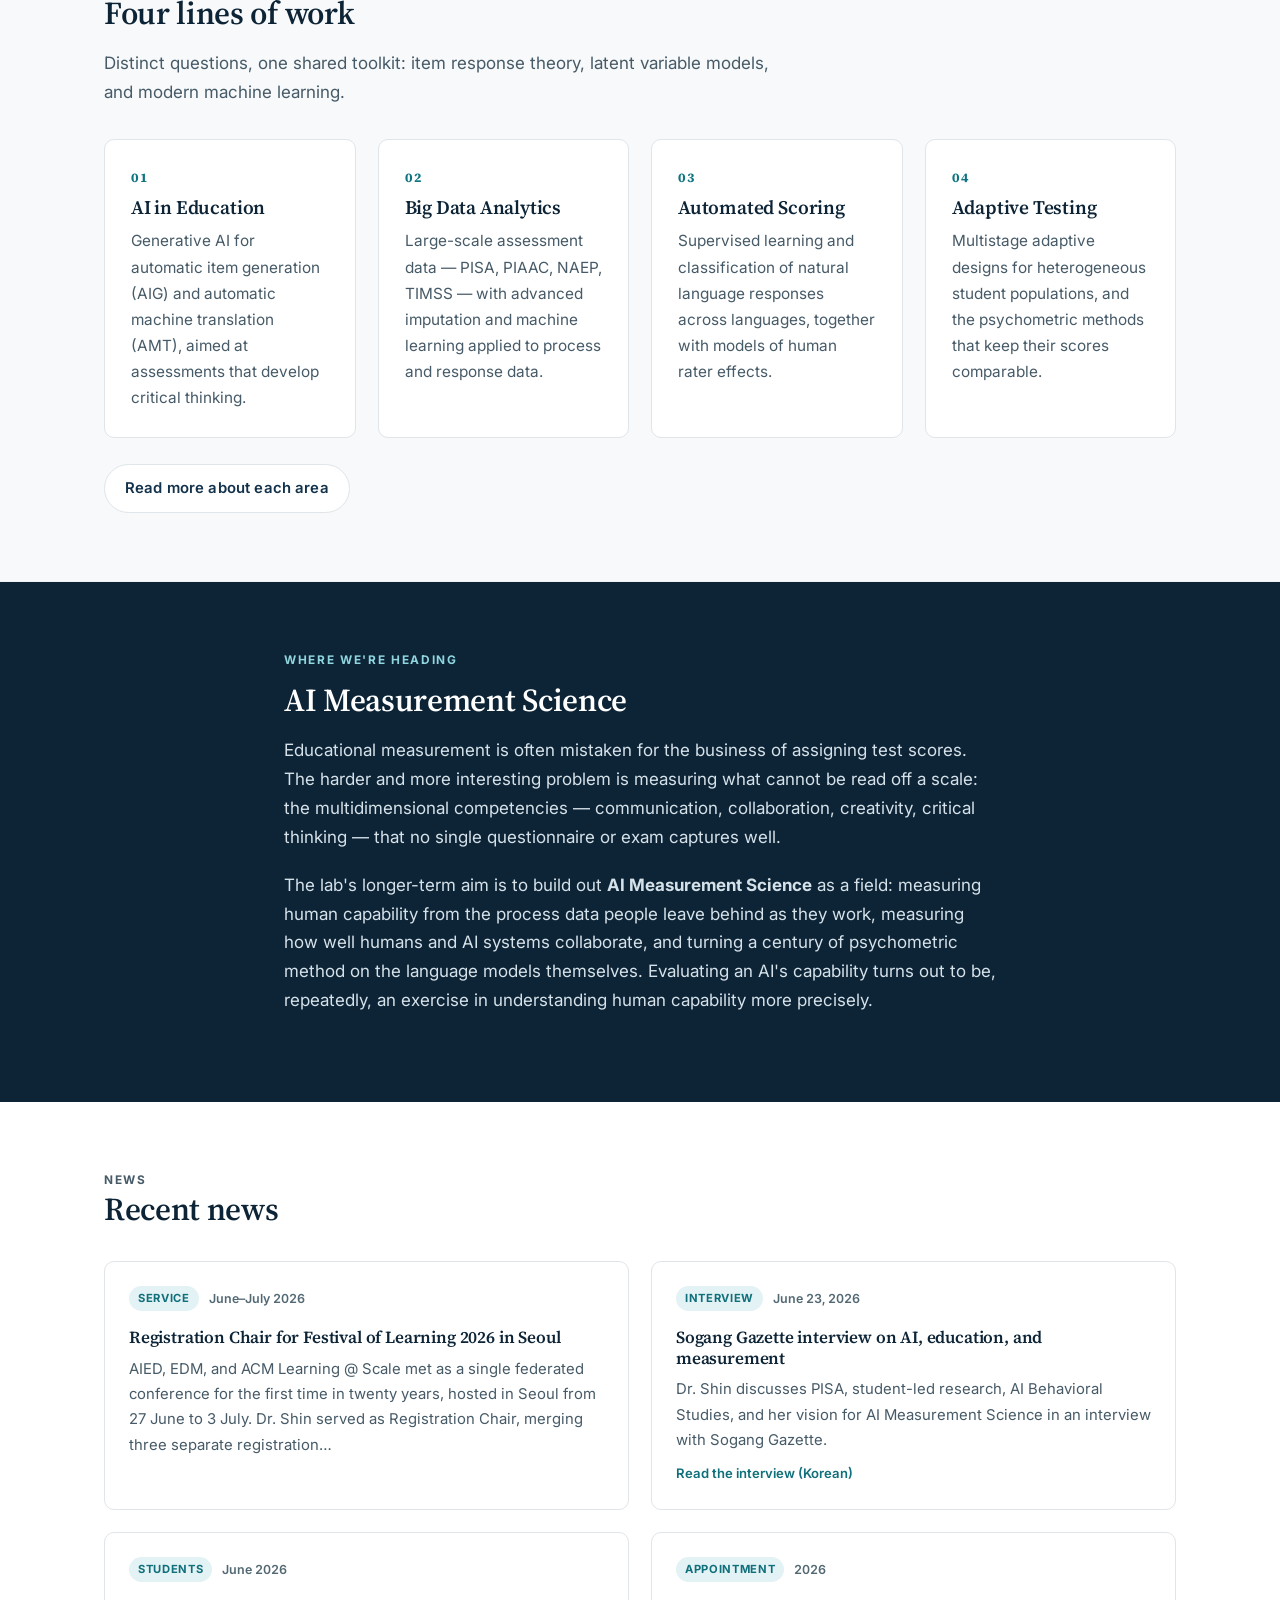
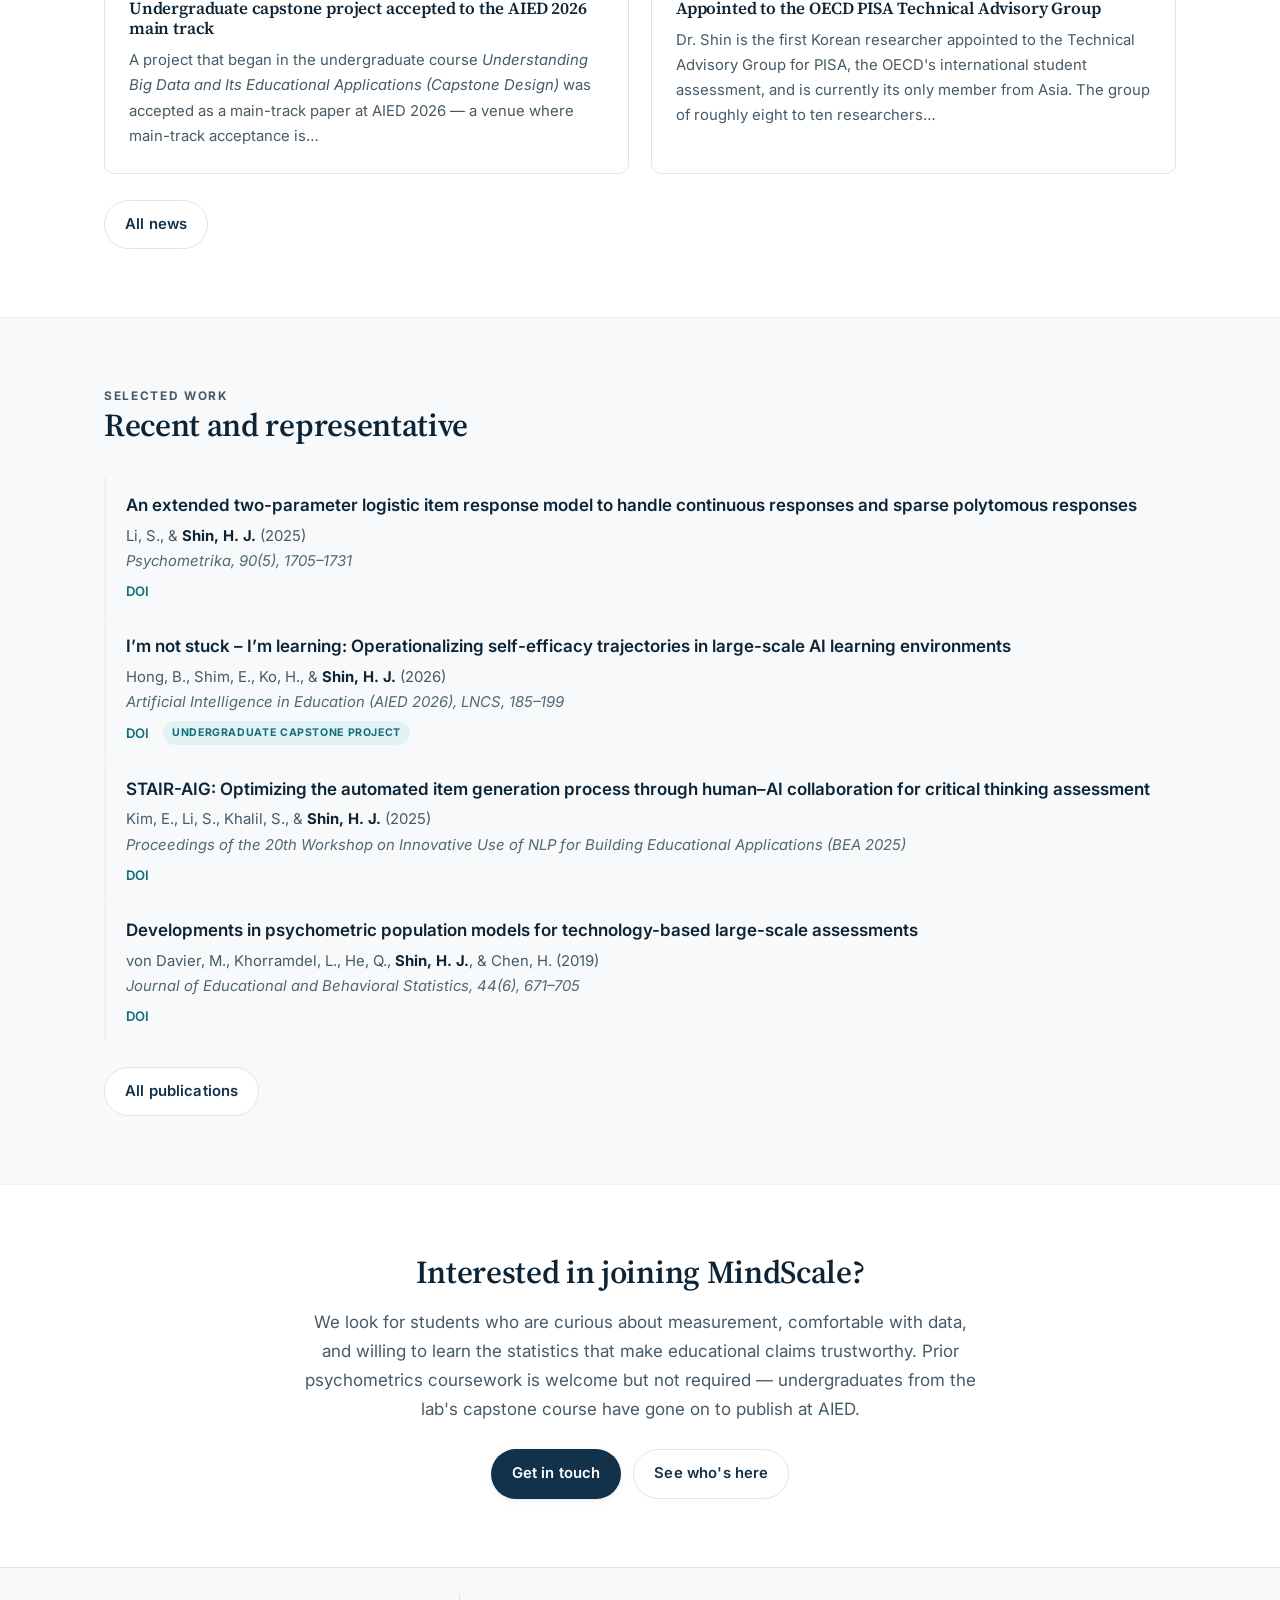
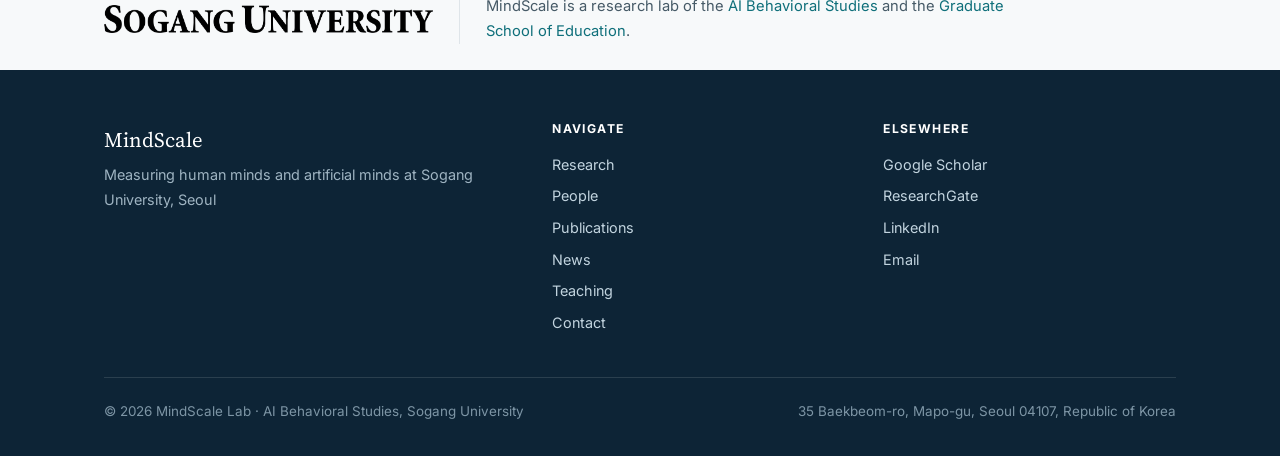
==== commit 9b822a7a: "Preserve all existing homepage news alongside interview" ====
--- a/index.html
+++ b/index.html
@@ -186,7 +186,7 @@
           <p class="eyebrow">News</p>
           <h2>Recent news</h2>
         </div>
-        <div class="grid grid-3">
+        <div class="grid grid-2">
           <article class="news-card">
             <div class="news-meta"><span class="tag">Service</span><span class="news-date">June–July 2026</span></div>
             <h3>Registration Chair for Festival of Learning 2026 in Seoul</h3>
@@ -202,6 +202,11 @@
             <div class="news-meta"><span class="tag">Students</span><span class="news-date">June 2026</span></div>
             <h3>Undergraduate capstone project accepted to the AIED 2026 main track</h3>
             <p>A project that began in the undergraduate course <em>Understanding Big Data and Its Educational Applications (Capstone Design)</em> was accepted as a main-track paper at AIED 2026 &mdash; a venue where main-track acceptance is&hellip;</p>
+          </article>
+          <article class="news-card">
+            <div class="news-meta"><span class="tag">Appointment</span><span class="news-date">2026</span></div>
+            <h3>Appointed to the OECD PISA Technical Advisory Group</h3>
+            <p>Dr. Shin is the first Korean researcher appointed to the Technical Advisory Group for PISA, the OECD's international student assessment, and is currently its only member from Asia. The group of roughly eight to ten researchers&hellip;</p>
           </article>
         </div>
         <div class="btn-row">
